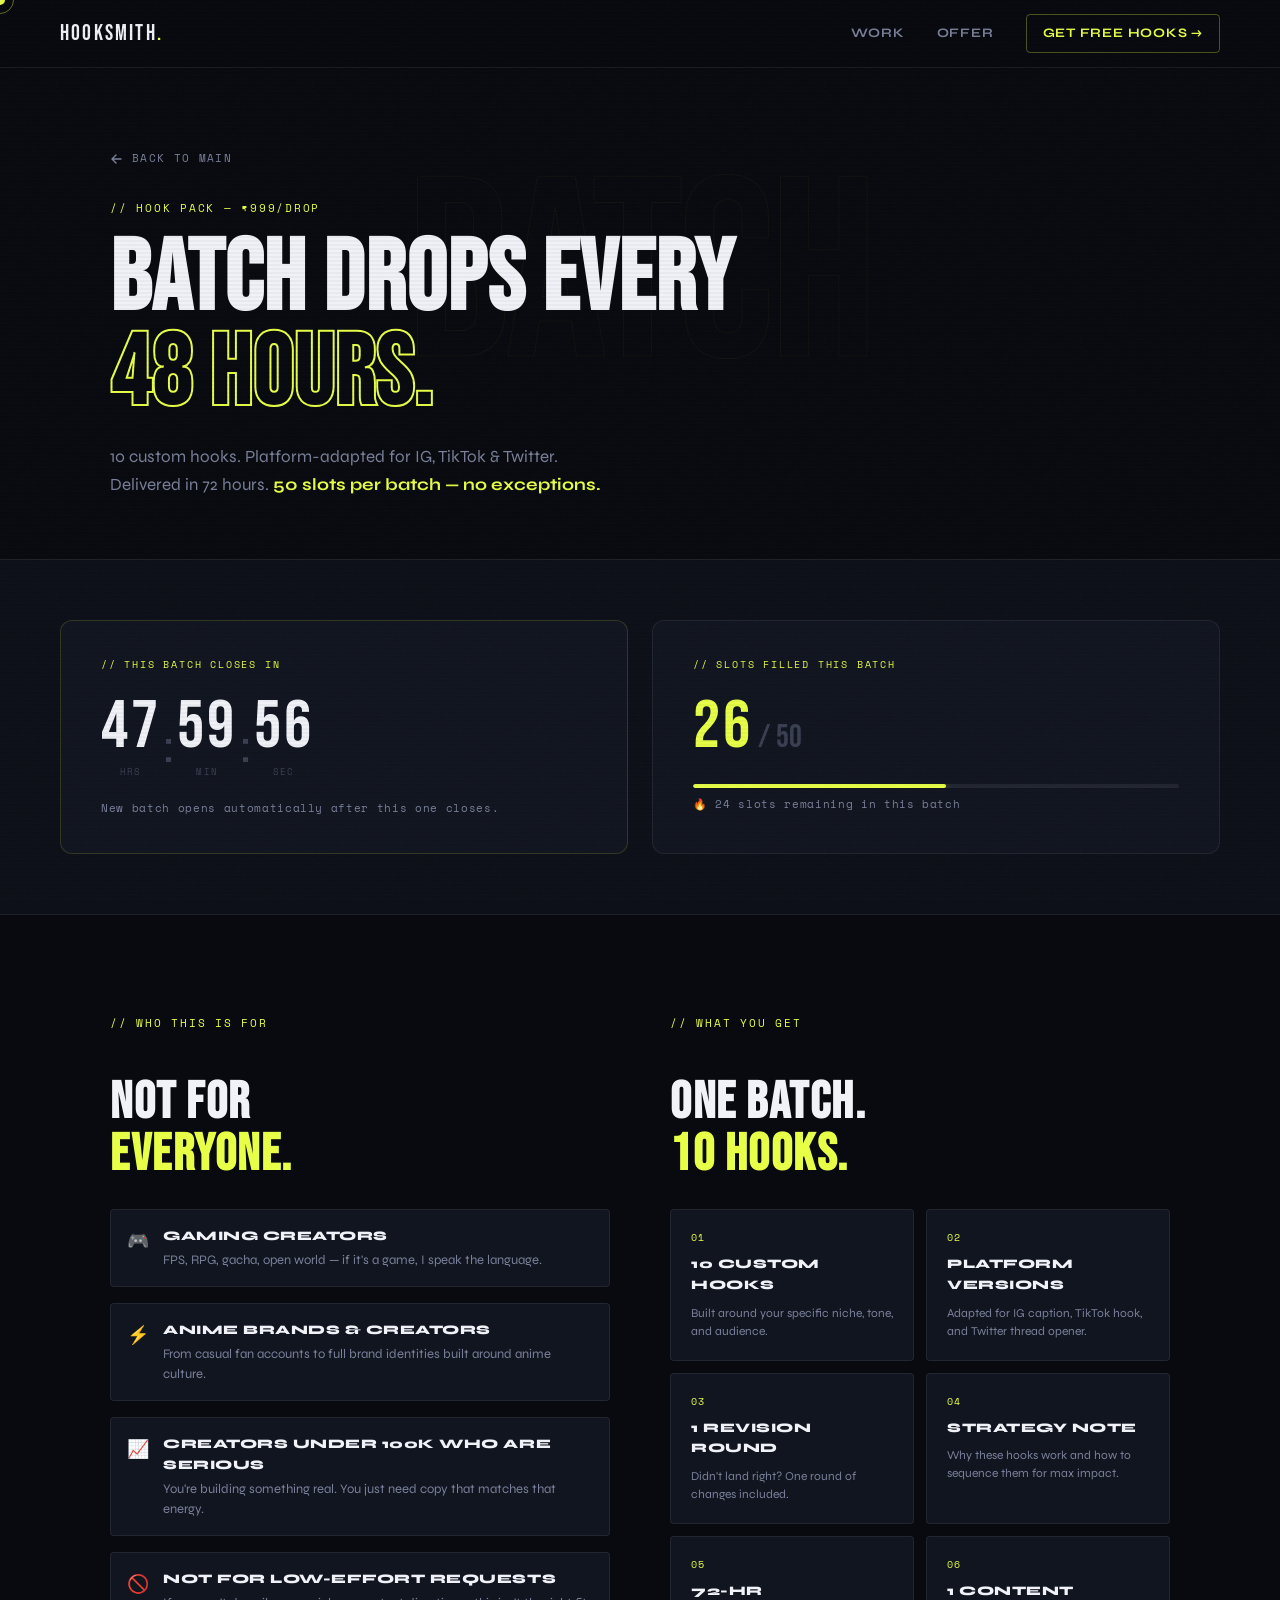
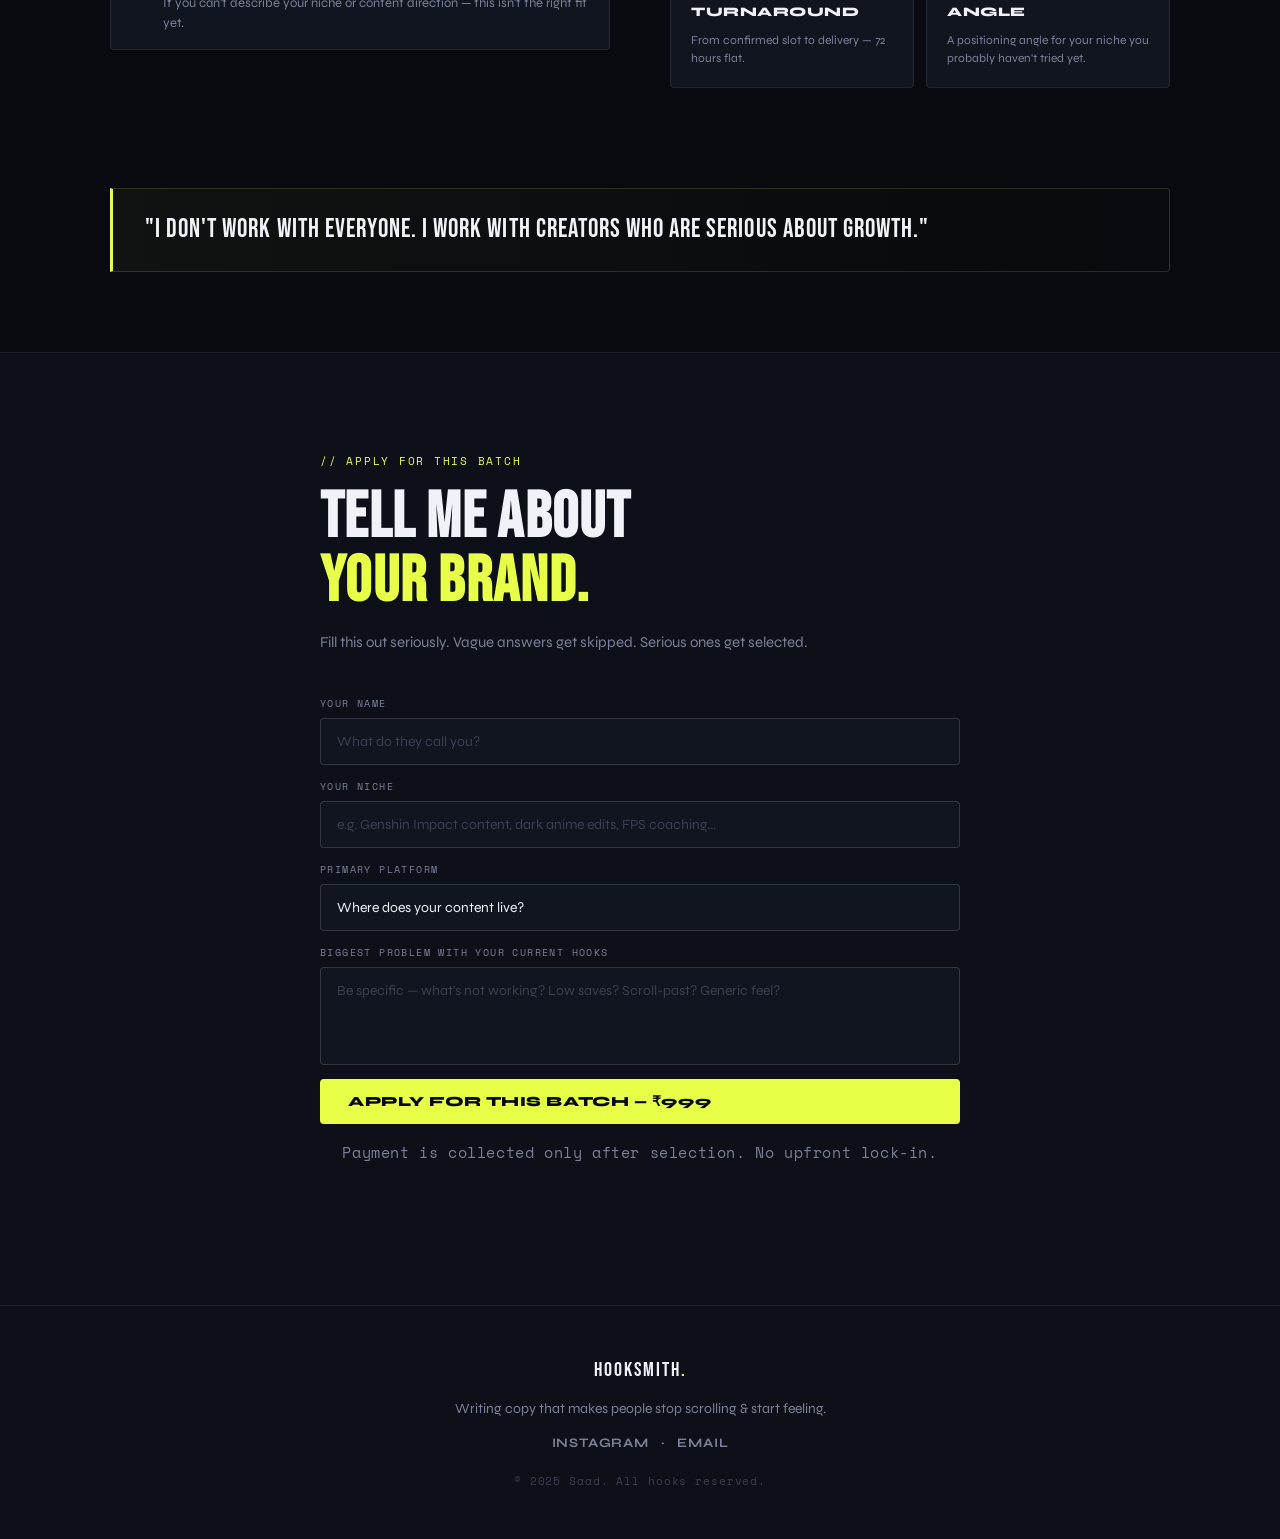
==== batch.html @ a2b6ac47 "updated contact methods and offers section activated" ====
<!DOCTYPE html>
<html lang="en">
<head>
  <meta charset="UTF-8" />
  <meta name="viewport" content="width=device-width, initial-scale=1.0" />
  <title>Hook Pack — ₹999 Batch | HOOKSMITH</title>
  <meta name="description" content="10 custom hooks per batch. 50 slots. Drops every 48 hours. Gaming & anime niche only." />

  <link rel="preconnect" href="https://fonts.googleapis.com" />
  <link rel="preconnect" href="https://fonts.gstatic.com" crossorigin />
  <link href="https://fonts.googleapis.com/css2?family=Bebas+Neue&family=Syne:wght@400;700;800&family=Space+Mono:ital,wght@0,400;0,700;1,400&display=swap" rel="stylesheet" />

  <link rel="stylesheet" href="style.css" />
  <style>
    /* ---- BATCH PAGE SPECIFIC ---- */

    /* Back link */
    .back-link {
      display: inline-flex; align-items: center; gap: 8px;
      font-family: var(--font-mono);
      font-size: 11px;
      letter-spacing: 0.12em;
      text-transform: uppercase;
      color: var(--text-muted);
      transition: color 0.2s;
      margin-bottom: 32px;
    }
    .back-link:hover { color: var(--accent); }
    .back-link svg { transition: transform 0.2s; }
    .back-link:hover svg { transform: translateX(-3px); }

    /* Hero */
    .batch-hero {
      min-height: 60svh;
      padding: calc(var(--nav-h) + 80px) clamp(20px, 5vw, 60px) 60px;
      max-width: var(--max-w);
      margin: 0 auto;
      display: flex;
      flex-direction: column;
      justify-content: flex-end;
      position: relative;
    }
    .batch-hero-bg {
      position: absolute;
      top: 50%; left: 50%;
      transform: translate(-50%, -50%);
      font-family: var(--font-display);
      font-size: clamp(120px, 20vw, 280px);
      letter-spacing: -0.02em;
      color: transparent;
      -webkit-text-stroke: 1px rgba(232,255,71,0.04);
      pointer-events: none;
      user-select: none;
      white-space: nowrap;
    }
    .batch-hero-content { position: relative; z-index: 1; max-width: 700px; }
    .batch-hero-content h1 {
      font-family: var(--font-display);
      font-size: clamp(52px, 10vw, 100px);
      letter-spacing: 0.01em;
      line-height: 0.95;
      margin-bottom: 20px;
    }
    .title-stroke {
      color: transparent;
      -webkit-text-stroke: 2px var(--accent);
    }
    .batch-hero-content p {
      color: var(--text-muted);
      font-size: 17px;
      line-height: 1.65;
      max-width: 520px;
    }

    /* Status Section */
    .batch-status {
      background: var(--bg-2);
      border-top: 1px solid var(--border);
      border-bottom: 1px solid var(--border);
      padding: 60px clamp(20px, 5vw, 60px);
    }
    .status-inner {
      max-width: var(--max-w);
      margin: 0 auto;
      display: grid;
      grid-template-columns: 1fr 1fr;
      gap: 24px;
    }
    .status-card {
      background: var(--bg-card);
      border: 1px solid var(--border);
      border-radius: var(--radius-lg);
      padding: 36px 40px;
      display: flex;
      flex-direction: column;
      gap: 20px;
    }
    .status-label {
      font-family: var(--font-mono);
      font-size: 10px;
      letter-spacing: 0.18em;
      text-transform: uppercase;
      color: var(--accent);
    }

    /* Timer */
    .timer-card { border-color: rgba(232,255,71,0.15); }
    .timer {
      display: flex;
      align-items: flex-end;
      gap: 4px;
    }
    .time-block {
      display: flex;
      flex-direction: column;
      align-items: center;
      gap: 4px;
    }
    .time-block span:first-child {
      font-family: var(--font-display);
      font-size: clamp(40px, 6vw, 68px);
      letter-spacing: 0.04em;
      line-height: 1;
      color: var(--text);
      min-width: 2ch;
      text-align: center;
      transition: color 0.3s;
    }
    .time-unit {
      font-family: var(--font-mono);
      font-size: 9px !important;
      letter-spacing: 0.14em;
      color: var(--text-dim) !important;
      text-transform: uppercase;
    }
    .time-sep {
      font-family: var(--font-display);
      font-size: 48px;
      color: var(--text-dim);
      margin-bottom: 8px;
      line-height: 1;
    }
    .timer-sub {
      font-family: var(--font-mono);
      font-size: 11px;
      color: var(--text-muted);
      letter-spacing: 0.06em;
    }

    /* Slots */
    .slot-display {
      display: flex;
      align-items: baseline;
      gap: 6px;
    }
    .slot-num {
      font-family: var(--font-display);
      font-size: clamp(40px, 6vw, 68px);
      letter-spacing: 0.04em;
      line-height: 1;
      color: var(--accent);
    }
    .slot-sep {
      font-family: var(--font-display);
      font-size: 32px;
      color: var(--text-dim);
    }
    .slot-total {
      font-family: var(--font-display);
      font-size: 32px;
      color: var(--text-dim);
    }
    .slot-bar-wrap { display: flex; flex-direction: column; gap: 8px; }
    .slot-bar {
      width: 100%;
      height: 4px;
      background: var(--border);
      border-radius: 999px;
      overflow: hidden;
    }
    .slot-bar-fill {
      height: 100%;
      background: var(--accent);
      border-radius: 999px;
      transition: width 1.2s cubic-bezier(0.4, 0, 0.2, 1);
      box-shadow: 0 0 10px rgba(232,255,71,0.4);
    }
    .slot-warning {
      font-family: var(--font-mono);
      font-size: 11px;
      letter-spacing: 0.06em;
      color: var(--text-muted);
    }

    /* Details Section */
    .batch-details {
      padding: 100px clamp(20px, 5vw, 60px);
      max-width: var(--max-w);
      margin: 0 auto;
      display: grid;
      grid-template-columns: 1fr 1fr;
      gap: 60px;
      align-items: start;
    }
    .detail-block { display: flex; flex-direction: column; gap: 28px; }
    .detail-block h2 {
      font-family: var(--font-display);
      font-size: clamp(32px, 5vw, 52px);
      letter-spacing: 0.03em;
      line-height: 1;
    }

    .detail-list { display: flex; flex-direction: column; gap: 16px; }
    .detail-item {
      display: flex;
      align-items: flex-start;
      gap: 14px;
      padding: 16px;
      background: var(--bg-card);
      border: 1px solid var(--border);
      border-radius: var(--radius);
      transition: border-color 0.25s;
    }
    .detail-item:hover { border-color: var(--border-hi); }
    .detail-icon {
      font-size: 18px;
      flex-shrink: 0;
      margin-top: 1px;
    }
    .detail-item-text { display: flex; flex-direction: column; gap: 3px; }
    .detail-item-title {
      font-size: 13px;
      font-weight: 800;
      letter-spacing: 0.04em;
      color: var(--text);
      text-transform: uppercase;
    }
    .detail-item-desc {
      font-size: 13px;
      color: var(--text-muted);
      line-height: 1.55;
    }

    /* What you get cards */
    .deliverable-grid {
      display: grid;
      grid-template-columns: 1fr 1fr;
      gap: 12px;
    }
    .deliverable-card {
      background: var(--bg-card);
      border: 1px solid var(--border);
      border-radius: var(--radius);
      padding: 20px;
      display: flex;
      flex-direction: column;
      gap: 8px;
      transition: border-color 0.25s, background 0.25s;
    }
    .deliverable-card:hover {
      border-color: rgba(232,255,71,0.2);
      background: linear-gradient(135deg, var(--bg-card), rgba(232,255,71,0.02));
    }
    .deliverable-num {
      font-family: var(--font-mono);
      font-size: 10px;
      letter-spacing: 0.14em;
      color: var(--accent);
    }
    .deliverable-title {
      font-size: 13px;
      font-weight: 800;
      color: var(--text);
      text-transform: uppercase;
      letter-spacing: 0.04em;
    }
    .deliverable-desc {
      font-size: 12px;
      color: var(--text-muted);
      line-height: 1.5;
    }

    /* Filter line */
    .filter-line-wrap {
      padding: 0 clamp(20px, 5vw, 60px) 80px;
      max-width: var(--max-w);
      margin: 0 auto;
    }
    .filter-line {
      border: 1px solid rgba(232,255,71,0.15);
      border-left: 3px solid var(--accent);
      background: linear-gradient(90deg, rgba(232,255,71,0.04), transparent);
      border-radius: 0 var(--radius) var(--radius) 0;
      padding: 24px 32px;
      font-family: var(--font-display);
      font-size: clamp(18px, 2.5vw, 26px);
      letter-spacing: 0.04em;
      color: var(--text);
      line-height: 1.3;
    }

    /* Form Section */
    .batch-form-section {
      background: var(--bg-2);
      border-top: 1px solid var(--border);
      padding: 100px clamp(20px, 5vw, 60px);
    }
    .batch-form-inner {
      max-width: 640px;
      margin: 0 auto;
    }
    .batch-form-inner .section-tag { display: block; margin-bottom: 16px; }
    .batch-form-inner h2 {
      font-family: var(--font-display);
      font-size: clamp(40px, 7vw, 64px);
      letter-spacing: 0.02em;
      line-height: 1;
      margin-bottom: 16px;
    }
    .batch-form-inner > p {
      color: var(--text-muted);
      font-size: 15px;
      line-height: 1.7;
      margin-bottom: 40px;
    }

    .batch-form {
      display: flex; flex-direction: column; gap: 14px;
    }
    .batch-form input,
    .batch-form textarea,
    .batch-form select {
      width: 100%;
      background: var(--bg-card);
      border: 1px solid var(--border-hi);
      border-radius: var(--radius);
      color: var(--text);
      font-family: var(--font-body);
      font-size: 14px;
      padding: 14px 16px;
      outline: none;
      transition: border-color 0.2s, box-shadow 0.2s;
      resize: none;
      appearance: none;
    }
    .batch-form input::placeholder,
    .batch-form textarea::placeholder { color: var(--text-dim); }
    .batch-form input:focus,
    .batch-form textarea:focus,
    .batch-form select:focus {
      border-color: rgba(232,255,71,0.5);
      box-shadow: 0 0 0 3px rgba(232,255,71,0.07);
    }
    .batch-form select { cursor: pointer; }
    .batch-form select option { background: var(--bg-card); }

    .form-label {
      font-family: var(--font-mono);
      font-size: 10px;
      letter-spacing: 0.14em;
      text-transform: uppercase;
      color: var(--text-muted);
      margin-bottom: 6px;
      display: block;
    }
    .form-group { display: flex; flex-direction: column; }

    .batch-disclaimer {
      margin-top: 16px;
      font-family: var(--font-mono);
      font-size: 11px;
      color: var(--text-dim);
      text-align: center;
      letter-spacing: 0.04em;
      line-height: 1.6;
    }

    /* Success */
    .batch-success {
      display: none;
      text-align: center;
      padding: 56px 24px;
      border: 1px solid rgba(232,255,71,0.25);
      border-radius: var(--radius-lg);
      background: linear-gradient(135deg, var(--bg-card), rgba(232,255,71,0.03));
    }
    .batch-success.show { display: flex; flex-direction: column; align-items: center; gap: 16px; }
    .success-icon-lg { font-size: 48px; animation: bounce 0.6s ease; }
    .batch-success h3 {
      font-family: var(--font-display);
      font-size: 36px;
      letter-spacing: 0.05em;
    }
    .batch-success p { color: var(--text-muted); font-size: 15px; line-height: 1.7; max-width: 460px; }
    .batch-success .success-sub { font-family: var(--font-mono); font-size: 12px; letter-spacing: 0.06em; }
    .batch-success a { color: var(--accent); text-decoration: underline; text-underline-offset: 3px; }

    /* Timer flash animation */
    @keyframes flashAccent {
      0%, 100% { color: var(--text); }
      50% { color: var(--accent); }
    }
    .timer-flash { animation: flashAccent 0.4s ease; }

    /* Responsive */
    @media (max-width: 768px) {
      .status-inner { grid-template-columns: 1fr; }
      .batch-details { grid-template-columns: 1fr; gap: 48px; }
      .deliverable-grid { grid-template-columns: 1fr; }
    }
    @media (max-width: 480px) {
      .time-sep { font-size: 32px; }
    }
  </style>
</head>
<body>

  <div class="cursor" id="cursor"></div>
  <div class="cursor-trail" id="cursorTrail"></div>
  <div class="scanlines" aria-hidden="true"></div>
  <div class="noise" aria-hidden="true"></div>

  <!-- NAV -->
  <nav class="nav">
    <a href="index.html" class="nav-logo">HOOKSMITH<span class="accent">.</span></a>
    <div class="nav-links">
      <a href="index.html#work">Work</a>
      <a href="index.html#offer">Offer</a>
      <a href="index.html#cta" class="nav-cta">Get Free Hooks →</a>
    </div>
    <button class="hamburger" id="hamburger" aria-label="Menu">
      <span></span><span></span><span></span>
    </button>
  </nav>

  <div class="mobile-menu" id="mobileMenu">
    <a href="index.html#work" onclick="closeMobileMenu()">Work</a>
    <a href="index.html#offer" onclick="closeMobileMenu()">Offer</a>
    <a href="index.html#cta" onclick="closeMobileMenu()">Get Free Hooks →</a>
  </div>

  <!-- HERO -->
  <section class="batch-hero">
    <div class="batch-hero-bg" aria-hidden="true">BATCH</div>
    <div class="batch-hero-content">
      <a href="index.html" class="back-link reveal">
        <svg width="14" height="14" viewBox="0 0 14 14" fill="none">
          <path d="M11 7H3M6 3L2 7l4 4" stroke="currentColor" stroke-width="1.4" stroke-linecap="round" stroke-linejoin="round"/>
        </svg>
        Back to main
      </a>

      <span class="section-tag reveal">// HOOK PACK — ₹999/DROP</span>

      <h1 class="reveal reveal-delay-1">
        Batch drops every<br />
        <span class="title-stroke">48 hours.</span>
      </h1>

      <p class="reveal reveal-delay-2">
        10 custom hooks. Platform-adapted for IG, TikTok & Twitter.<br />
        Delivered in 72 hours. <strong>50 slots per batch — no exceptions.</strong>
      </p>
    </div>
  </section>

  <!-- BATCH STATUS -->
  <div class="batch-status">
    <div class="status-inner">

      <!-- Timer card -->
      <div class="status-card timer-card reveal">
        <span class="status-label">// This batch closes in</span>
        <div class="timer">
          <div class="time-block">
            <span id="timer-h">47</span>
            <span class="time-unit">HRS</span>
          </div>
          <div class="time-sep">:</div>
          <div class="time-block">
            <span id="timer-m">59</span>
            <span class="time-unit">MIN</span>
          </div>
          <div class="time-sep">:</div>
          <div class="time-block">
            <span id="timer-s">59</span>
            <span class="time-unit">SEC</span>
          </div>
        </div>
        <span class="timer-sub">New batch opens automatically after this one closes.</span>
      </div>

      <!-- Slots card -->
      <div class="status-card reveal">
        <span class="status-label">// Slots filled this batch</span>
        <div class="slot-display">
          <span class="slot-num" id="slotsFilled">—</span>
          <span class="slot-sep">/</span>
          <span class="slot-total">50</span>
        </div>
        <div class="slot-bar-wrap">
          <div class="slot-bar">
            <div class="slot-bar-fill" id="slotBarFill" style="width: 0%"></div>
          </div>
          <span class="slot-warning" id="slotWarning">Loading slots...</span>
        </div>
      </div>

    </div>
  </div>

  <!-- DETAILS -->
  <div class="batch-details">

    <!-- Who it's for -->
    <div class="detail-block reveal">
      <span class="section-tag">// Who this is for</span>
      <h2>Not for<br /><em>everyone.</em></h2>
      <div class="detail-list">
        <div class="detail-item">
          <span class="detail-icon">🎮</span>
          <div class="detail-item-text">
            <span class="detail-item-title">Gaming creators</span>
            <span class="detail-item-desc">FPS, RPG, gacha, open world — if it's a game, I speak the language.</span>
          </div>
        </div>
        <div class="detail-item">
          <span class="detail-icon">⚡</span>
          <div class="detail-item-text">
            <span class="detail-item-title">Anime brands & creators</span>
            <span class="detail-item-desc">From casual fan accounts to full brand identities built around anime culture.</span>
          </div>
        </div>
        <div class="detail-item">
          <span class="detail-icon">📈</span>
          <div class="detail-item-text">
            <span class="detail-item-title">Creators under 100K who are serious</span>
            <span class="detail-item-desc">You're building something real. You just need copy that matches that energy.</span>
          </div>
        </div>
        <div class="detail-item">
          <span class="detail-icon">🚫</span>
          <div class="detail-item-text">
            <span class="detail-item-title">Not for low-effort requests</span>
            <span class="detail-item-desc">If you can't describe your niche or content direction — this isn't the right fit yet.</span>
          </div>
        </div>
      </div>
    </div>

    <!-- What you get -->
    <div class="detail-block reveal">
      <span class="section-tag">// What you get</span>
      <h2>One batch.<br /><em>10 hooks.</em></h2>
      <div class="deliverable-grid">
        <div class="deliverable-card">
          <span class="deliverable-num">01</span>
          <span class="deliverable-title">10 Custom Hooks</span>
          <span class="deliverable-desc">Built around your specific niche, tone, and audience.</span>
        </div>
        <div class="deliverable-card">
          <span class="deliverable-num">02</span>
          <span class="deliverable-title">Platform Versions</span>
          <span class="deliverable-desc">Adapted for IG caption, TikTok hook, and Twitter thread opener.</span>
        </div>
        <div class="deliverable-card">
          <span class="deliverable-num">03</span>
          <span class="deliverable-title">1 Revision Round</span>
          <span class="deliverable-desc">Didn't land right? One round of changes included.</span>
        </div>
        <div class="deliverable-card">
          <span class="deliverable-num">04</span>
          <span class="deliverable-title">Strategy Note</span>
          <span class="deliverable-desc">Why these hooks work and how to sequence them for max impact.</span>
        </div>
        <div class="deliverable-card">
          <span class="deliverable-num">05</span>
          <span class="deliverable-title">72-Hr Turnaround</span>
          <span class="deliverable-desc">From confirmed slot to delivery — 72 hours flat.</span>
        </div>
        <div class="deliverable-card">
          <span class="deliverable-num">06</span>
          <span class="deliverable-title">1 Content Angle</span>
          <span class="deliverable-desc">A positioning angle for your niche you probably haven't tried yet.</span>
        </div>
      </div>
    </div>

  </div>

  <!-- FILTER LINE -->
  <div class="filter-line-wrap">
    <div class="filter-line reveal">
      "I don't work with everyone. I work with creators who are serious about growth."
    </div>
  </div>

  <!-- FORM SECTION -->
  <div class="batch-form-section">
    <div class="batch-form-inner">
      <span class="section-tag reveal">// Apply for this batch</span>
      <h2 class="reveal reveal-delay-1">Tell me about<br /><em>your brand.</em></h2>
      <p class="reveal reveal-delay-2">Fill this out seriously. Vague answers get skipped. Serious ones get selected.</p>

      <form class="batch-form reveal reveal-delay-3" id="batchForm" name="batch-requests" netlify onsubmit="handleBatchSubmit(event)">

        <div class="form-group">
          <label class="form-label" for="batch-name">Your name</label>
          <input type="text" id="batch-name" name="name" placeholder="What do they call you?" required autocomplete="off" />
        </div>

        <div class="form-group">
          <label class="form-label" for="batch-niche">Your niche</label>
          <input type="text" id="batch-niche" name="niche" placeholder="e.g. Genshin Impact content, dark anime edits, FPS coaching..." required autocomplete="off" />
        </div>

        <div class="form-group">
          <label class="form-label" for="batch-platform">Primary platform</label>
          <select id="batch-platform" name="platform" required>
            <option value="" disabled selected>Where does your content live?</option>
            <option value="instagram">Instagram</option>
            <option value="tiktok">TikTok</option>
            <option value="twitter">Twitter / X</option>
            <option value="youtube">YouTube</option>
            <option value="multiple">Multiple platforms</option>
          </select>
        </div>

        <div class="form-group">
          <label class="form-label" for="batch-problem">Biggest problem with your current hooks</label>
          <textarea id="batch-problem" name="problem" placeholder="Be specific — what's not working? Low saves? Scroll-past? Generic feel?" rows="4" required></textarea>
        </div>

        <button type="submit" class="btn-primary w-full" id="batchSubmitBtn">
          <span id="batchBtnText">Apply for this Batch — ₹999</span>
        </button>
      </form>

      <div class="batch-success" id="batchSuccess">
        <div class="success-icon-lg">⚡</div>
        <h3>You're in the queue.</h3>
        <p>Your application is in. Only serious creators get selected — if you qualify, I'll DM you with payment details and confirmation within 48 hours.</p>
        <p class="success-sub">Watch your notifications. Or → <a href="https://instagram.com/becatchywithsaad" target="_blank" rel="noopener">Follow on Instagram</a> to not miss future drops.</p>
      </div>

      <p class="batch-disclaimer">Payment is collected only after selection. No upfront lock-in.</p>
    </div>
  </div>

  <!-- FOOTER -->
  <footer class="footer">
    <div class="footer-inner">
      <div class="footer-logo">HOOKSMITH<span class="accent">.</span></div>
      <p class="footer-line">Writing copy that makes people stop scrolling & start feeling.</p>
      <div class="footer-links">
        <a href="https://instagram.com/becatchywithsaad" target="_blank" rel="noopener">Instagram</a>
        <span>·</span>
        <a href="mailto:your@email.com">Email</a>
      </div>
      <p class="footer-copy">© 2025 Saad. All hooks reserved.</p>
    </div>
  </footer>

  <script>
    /* ---- Cursor ---- */
    const cursor      = document.getElementById('cursor');
    const cursorTrail = document.getElementById('cursorTrail');
    let mouseX = 0, mouseY = 0, trailX = 0, trailY = 0;
    document.addEventListener('mousemove', e => {
      mouseX = e.clientX; mouseY = e.clientY;
      cursor.style.left = mouseX + 'px'; cursor.style.top = mouseY + 'px';
    });
    function animateTrail() {
      trailX += (mouseX - trailX) * 0.12;
      trailY += (mouseY - trailY) * 0.12;
      cursorTrail.style.left = trailX + 'px'; cursorTrail.style.top = trailY + 'px';
      requestAnimationFrame(animateTrail);
    }
    animateTrail();

    /* ---- Scroll Reveal ---- */
    const revealEls = document.querySelectorAll('.reveal');
    const observer = new IntersectionObserver(entries => {
      entries.forEach(entry => {
        if (entry.isIntersecting) {
          entry.target.classList.add('visible');
          observer.unobserve(entry.target);
        }
      });
    }, { threshold: 0.1, rootMargin: '0px 0px -40px 0px' });
    revealEls.forEach(el => observer.observe(el));

    /* ---- Mobile Menu ---- */
    const hamburger  = document.getElementById('hamburger');
    const mobileMenu = document.getElementById('mobileMenu');
    hamburger.addEventListener('click', () => {
      mobileMenu.classList.toggle('open');
      const isOpen = mobileMenu.classList.contains('open');
      const spans = hamburger.querySelectorAll('span');
      if (isOpen) {
        spans[0].style.transform = 'translateY(6.5px) rotate(45deg)';
        spans[1].style.opacity = '0';
        spans[2].style.transform = 'translateY(-6.5px) rotate(-45deg)';
      } else { spans[0].style.transform = ''; spans[1].style.opacity = ''; spans[2].style.transform = ''; }
    });
    function closeMobileMenu() {
      mobileMenu.classList.remove('open');
      const spans = hamburger.querySelectorAll('span');
      spans[0].style.transform = ''; spans[1].style.opacity = ''; spans[2].style.transform = '';
    }
    document.addEventListener('click', e => {
      if (!hamburger.contains(e.target) && !mobileMenu.contains(e.target)) closeMobileMenu();
    });

    /* ---- BATCH TIMER (48hr, localStorage) ---- */
    const BATCH_DURATION = 48 * 60 * 60 * 1000;

    function initBatchTimer() {
      let batchStart = localStorage.getItem('hs_batchStart');
      const now = Date.now();

      if (!batchStart || (now - parseInt(batchStart)) >= BATCH_DURATION) {
        // New batch cycle
        batchStart = now.toString();
        localStorage.setItem('hs_batchStart', batchStart);
        // Reset slots for new batch
        localStorage.removeItem('hs_batchSlots');
      }

      let prevSeconds = -1;
      function tick() {
        const elapsed = Date.now() - parseInt(batchStart);
        const remaining = BATCH_DURATION - elapsed;

        if (remaining <= 0) {
          // Batch over — reset
          localStorage.setItem('hs_batchStart', Date.now().toString());
          localStorage.removeItem('hs_batchSlots');
          location.reload();
          return;
        }

        const hours   = Math.floor(remaining / (1000 * 60 * 60));
        const minutes = Math.floor((remaining % (1000 * 60 * 60)) / (1000 * 60));
        const seconds = Math.floor((remaining % (1000 * 60)) / 1000);

        const hEl = document.getElementById('timer-h');
        const mEl = document.getElementById('timer-m');
        const sEl = document.getElementById('timer-s');

        hEl.textContent = String(hours).padStart(2, '0');
        mEl.textContent = String(minutes).padStart(2, '0');
        sEl.textContent = String(seconds).padStart(2, '0');

        // Flash seconds on change
        if (seconds !== prevSeconds) {
          sEl.classList.remove('timer-flash');
          void sEl.offsetWidth; // reflow
          sEl.classList.add('timer-flash');
          prevSeconds = seconds;
        }
      }

      tick();
      setInterval(tick, 1000);
    }

    /* ---- SLOT COUNTER (random 12–43, localStorage) ---- */
    function initSlots() {
      let slots = localStorage.getItem('hs_batchSlots');
      if (!slots) {
        slots = Math.floor(Math.random() * (43 - 12 + 1)) + 12;
        localStorage.setItem('hs_batchSlots', slots.toString());
      } else {
        slots = parseInt(slots);
      }

      const pct = Math.round((slots / 50) * 100);
      const remaining = 50 - slots;

      document.getElementById('slotsFilled').textContent = slots;

      // Animate bar on load with slight delay for effect
      setTimeout(() => {
        document.getElementById('slotBarFill').style.width = pct + '%';
      }, 300);

      const warningEl = document.getElementById('slotWarning');
      if (remaining <= 10) {
        warningEl.innerHTML = `🔥 <strong style="color:var(--accent)">${remaining} slots remaining</strong> — filling fast`;
      } else {
        warningEl.textContent = `🔥 ${remaining} slots remaining in this batch`;
      }
    }

    /* ---- FORM SUBMIT ---- */
    function handleBatchSubmit(e) {
      e.preventDefault();
      const btn    = document.getElementById('batchSubmitBtn');
      const btnTxt = document.getElementById('batchBtnText');
      btn.disabled = true;
      btnTxt.textContent = 'Sending...';

      const formData = new FormData(e.target);
      console.log('Batch application:', Object.fromEntries(formData.entries()));

      setTimeout(() => {
        document.getElementById('batchForm').style.display   = 'none';
        document.getElementById('batchSuccess').classList.add('show');
      }, 1200);
    }

    /* ---- INIT ---- */
    initBatchTimer();
    initSlots();
  </script>
</body>
</html>
---- style.css ----
/* ============================================================
   HOOKSMITH — CSS
   Aesthetic: Dark Tactical · Anime Energy · Main Character
   ============================================================ */

/* ---- TOKENS ---- */
:root {
  --bg:        #080a0f;
  --bg-2:      #0d1018;
  --bg-card:   #111520;
  --border:    rgba(255,255,255,0.07);
  --border-hi: rgba(255,255,255,0.14);

  --accent:    #e8ff47;      /* electric yellow-green */
  --accent-2:  #47d4ff;      /* cyan */
  --accent-glow: rgba(232,255,71,0.15);

  --text:      #f0f2f8;
  --text-muted:#7a8099;
  --text-dim:  #3a3f52;

  --font-display: 'Bebas Neue', sans-serif;
  --font-body:    'Syne', sans-serif;
  --font-mono:    'Space Mono', monospace;

  --radius:    4px;
  --radius-lg: 12px;
  --max-w:     1180px;
  --nav-h:     68px;
}

/* ---- RESET ---- */
*, *::before, *::after { box-sizing: border-box; margin: 0; padding: 0; }
html { scroll-behavior: smooth; }
body {
  background: var(--bg);
  color: var(--text);
  font-family: var(--font-body);
  font-size: 16px;
  line-height: 1.6;
  overflow-x: hidden;
  cursor: none;
}
a { color: inherit; text-decoration: none; }
img { display: block; max-width: 100%; }
strong { font-weight: 700; color: var(--accent); }
em { font-style: normal; color: var(--accent); }

/* ---- CUSTOM CURSOR ---- */
.cursor {
  position: fixed; top: 0; left: 0; z-index: 9999;
  width: 10px; height: 10px;
  background: var(--accent);
  border-radius: 50%;
  pointer-events: none;
  transform: translate(-50%, -50%);
  transition: transform 0.05s, width 0.2s, height 0.2s, background 0.2s;
  mix-blend-mode: exclusion;
}
.cursor-trail {
  position: fixed; top: 0; left: 0; z-index: 9998;
  width: 28px; height: 28px;
  border: 1px solid rgba(232,255,71,0.4);
  border-radius: 50%;
  pointer-events: none;
  transform: translate(-50%, -50%);
  transition: transform 0.12s ease, width 0.3s, height 0.3s;
}
body:has(a:hover) .cursor,
body:has(button:hover) .cursor { width: 16px; height: 16px; }

/* ---- SCANLINES ---- */
.scanlines {
  position: fixed; inset: 0; z-index: 9990;
  background: repeating-linear-gradient(
    0deg,
    transparent,
    transparent 2px,
    rgba(0,0,0,0.03) 2px,
    rgba(0,0,0,0.03) 4px
  );
  pointer-events: none;
}

/* ---- NOISE ---- */
.noise {
  position: fixed; inset: 0; z-index: 9989;
  opacity: 0.025;
  pointer-events: none;
  background-image: url("data:image/svg+xml,%3Csvg viewBox='0 0 256 256' xmlns='http://www.w3.org/2000/svg'%3E%3Cfilter id='noise'%3E%3CfeTurbulence type='fractalNoise' baseFrequency='0.9' numOctaves='4' stitchTiles='stitch'/%3E%3C/filter%3E%3Crect width='100%25' height='100%25' filter='url(%23noise)'/%3E%3C/svg%3E");
  background-size: 256px;
}

/* ---- UTILITIES ---- */
.accent { color: var(--accent); }
.w-full { width: 100%; }

/* ---- SCROLL REVEAL ---- */
.reveal {
  opacity: 0;
  transform: translateY(24px);
  transition: opacity 0.7s ease, transform 0.7s ease;
}
.reveal.visible { opacity: 1; transform: none; }
.reveal-delay-1 { transition-delay: 0.1s; }
.reveal-delay-2 { transition-delay: 0.22s; }
.reveal-delay-3 { transition-delay: 0.36s; }
.reveal-delay-4 { transition-delay: 0.5s; }

/* ---- BUTTONS ---- */
.btn-primary {
  display: inline-flex; align-items: center; gap: 8px;
  background: var(--accent);
  color: #080a0f;
  font-family: var(--font-body);
  font-weight: 800;
  font-size: 14px;
  letter-spacing: 0.04em;
  padding: 14px 28px;
  border: none;
  border-radius: var(--radius);
  cursor: pointer;
  transition: background 0.2s, transform 0.15s, box-shadow 0.2s;
  position: relative;
  overflow: hidden;
  text-transform: uppercase;
}
.btn-primary::before {
  content: '';
  position: absolute; inset: 0;
  background: rgba(255,255,255,0.12);
  transform: translateX(-100%);
  transition: transform 0.3s ease;
}
.btn-primary:hover::before { transform: translateX(0); }
.btn-primary:hover {
  box-shadow: 0 0 30px var(--accent-glow), 0 0 60px var(--accent-glow);
  transform: translateY(-1px);
}
.btn-primary:active { transform: translateY(0); }

.btn-ghost {
  display: inline-flex; align-items: center; gap: 8px;
  background: transparent;
  color: var(--text-muted);
  font-family: var(--font-body);
  font-weight: 700;
  font-size: 14px;
  letter-spacing: 0.04em;
  padding: 13px 28px;
  border: 1px solid var(--border-hi);
  border-radius: var(--radius);
  cursor: pointer;
  transition: border-color 0.2s, color 0.2s, transform 0.15s;
  text-transform: uppercase;
}
.btn-ghost:hover {
  border-color: var(--accent);
  color: var(--accent);
  transform: translateY(-1px);
}
.btn-ghost:disabled {
  opacity: 0.4;
  cursor: not-allowed;
  transform: none;
}

/* ---- SECTION COMMONS ---- */
.section-tag {
  display: block;
  font-family: var(--font-mono);
  font-size: 11px;
  letter-spacing: 0.16em;
  color: var(--accent);
  text-transform: uppercase;
  margin-bottom: 16px;
}
.section-header {
  text-align: center;
  margin-bottom: 60px;
}
.section-header h2 {
  font-family: var(--font-display);
  font-size: clamp(40px, 7vw, 72px);
  letter-spacing: 0.02em;
  line-height: 1;
  margin-bottom: 16px;
}
.section-header p {
  color: var(--text-muted);
  font-size: 16px;
  max-width: 480px;
  margin: 0 auto;
}

/* ==================================================
   NAV
================================================== */
.nav {
  position: fixed; top: 0; left: 0; right: 0;
  z-index: 1000;
  display: flex; align-items: center; justify-content: space-between;
  padding: 0 clamp(20px, 5vw, 60px);
  height: var(--nav-h);
  border-bottom: 1px solid var(--border);
  background: rgba(8,10,15,0.85);
  backdrop-filter: blur(16px);
  -webkit-backdrop-filter: blur(16px);
}
.nav-logo {
  font-family: var(--font-display);
  font-size: 22px;
  letter-spacing: 0.1em;
}
.nav-links {
  display: flex; align-items: center; gap: 32px;
}
.nav-links a {
  font-size: 13px;
  font-weight: 700;
  letter-spacing: 0.06em;
  text-transform: uppercase;
  color: var(--text-muted);
  transition: color 0.2s;
}
.nav-links a:hover { color: var(--text); }
.nav-cta {
  color: var(--accent) !important;
  border: 1px solid rgba(232,255,71,0.3) !important;
  padding: 8px 16px;
  border-radius: var(--radius);
  transition: background 0.2s, border-color 0.2s !important;
}
.nav-cta:hover {
  background: var(--accent-glow);
  border-color: var(--accent) !important;
}

/* Hamburger */
.hamburger {
  display: none;
  flex-direction: column; gap: 5px;
  background: none; border: none;
  cursor: pointer; padding: 8px;
}
.hamburger span {
  display: block; width: 22px; height: 1.5px;
  background: var(--text);
  transition: transform 0.3s, opacity 0.3s;
}

.mobile-menu {
  display: none;
  position: fixed; top: var(--nav-h); left: 0; right: 0;
  z-index: 999;
  background: var(--bg-2);
  border-bottom: 1px solid var(--border);
  padding: 20px clamp(20px, 5vw, 60px);
  flex-direction: column; gap: 20px;
}
.mobile-menu.open { display: flex; }
.mobile-menu a {
  font-size: 15px; font-weight: 700;
  letter-spacing: 0.06em;
  text-transform: uppercase;
  color: var(--text-muted);
  transition: color 0.2s;
}
.mobile-menu a:hover { color: var(--accent); }

/* ==================================================
   HERO
================================================== */
.hero {
  min-height: 100svh;
  padding: calc(var(--nav-h) + 60px) clamp(20px, 5vw, 60px) 80px;
  display: grid;
  grid-template-columns: 1fr 1fr;
  align-items: center;
  gap: 60px;
  max-width: var(--max-w);
  margin: 0 auto;
  position: relative;
}

/* big BG text */
.hero-bg-text {
  position: absolute;
  top: 50%; left: 50%;
  transform: translate(-50%, -55%);
  font-family: var(--font-display);
  font-size: clamp(180px, 28vw, 420px);
  letter-spacing: -0.02em;
  color: transparent;
  -webkit-text-stroke: 1px rgba(232,255,71,0.04);
  pointer-events: none;
  user-select: none;
  white-space: nowrap;
}

.hero-tag {
  display: inline-flex; align-items: center; gap: 8px;
  font-family: var(--font-mono);
  font-size: 12px;
  letter-spacing: 0.1em;
  text-transform: uppercase;
  color: var(--text-muted);
  border: 1px solid var(--border-hi);
  padding: 6px 14px;
  border-radius: 999px;
  margin-bottom: 28px;
}
.dot {
  width: 7px; height: 7px;
  border-radius: 50%;
  background: #3ddc84;
  box-shadow: 0 0 8px #3ddc84;
  animation: pulse 2s ease-in-out infinite;
}
@keyframes pulse {
  0%, 100% { opacity: 1; }
  50% { opacity: 0.5; }
}

.hero-title {
  font-family: var(--font-display);
  font-size: clamp(52px, 8vw, 96px);
  letter-spacing: 0.01em;
  line-height: 0.95;
  margin-bottom: 24px;
}
.title-stroke {
  color: transparent;
  -webkit-text-stroke: 2px var(--accent);
}

.hero-sub {
  font-size: 17px;
  color: var(--text-muted);
  line-height: 1.7;
  margin-bottom: 36px;
  max-width: 480px;
}

.hero-ctas {
  display: flex; align-items: center; gap: 16px;
  flex-wrap: wrap;
  margin-bottom: 48px;
}

.hero-stats {
  display: flex; align-items: center; gap: 24px;
}
.stat { display: flex; flex-direction: column; }
.stat-num {
  font-family: var(--font-display);
  font-size: 36px;
  letter-spacing: 0.02em;
  color: var(--accent);
  line-height: 1;
}
.stat-label {
  font-family: var(--font-mono);
  font-size: 11px;
  letter-spacing: 0.1em;
  color: var(--text-dim);
  text-transform: uppercase;
  margin-top: 4px;
}
.stat-divider {
  width: 1px; height: 40px;
  background: var(--border-hi);
}

/* Hero visual: floating hook cards */
.hero-visual {
  position: relative;
  height: 420px;
}
.hook-card {
  position: absolute;
  background: var(--bg-card);
  border: 1px solid var(--border-hi);
  border-radius: var(--radius-lg);
  padding: 20px 24px;
  max-width: 300px;
  backdrop-filter: blur(8px);
}
.hook-card::before {
  content: '';
  position: absolute; top: 0; left: 0; right: 0;
  height: 1px;
  background: linear-gradient(90deg, transparent, var(--accent), transparent);
  border-radius: var(--radius-lg) var(--radius-lg) 0 0;
}
.hook-label {
  display: block;
  font-family: var(--font-mono);
  font-size: 10px;
  letter-spacing: 0.18em;
  color: var(--accent);
  margin-bottom: 10px;
}
.hook-card p {
  font-size: 14px;
  line-height: 1.6;
  color: var(--text);
}
.hook-card--1 {
  top: 20px; left: 0;
  animation: float1 6s ease-in-out infinite;
}
.hook-card--2 {
  top: 140px; right: 0;
  animation: float2 7s ease-in-out infinite;
}
.hook-card--3 {
  bottom: 30px; left: 30px;
  animation: float1 8s ease-in-out infinite reverse;
}
@keyframes float1 {
  0%, 100% { transform: translateY(0px); }
  50% { transform: translateY(-12px); }
}
@keyframes float2 {
  0%, 100% { transform: translateY(0px); }
  50% { transform: translateY(10px); }
}

/* ==================================================
   MARQUEE
================================================== */
.marquee-wrap {
  border-top: 1px solid var(--border);
  border-bottom: 1px solid var(--border);
  overflow: hidden;
  padding: 14px 0;
  background: var(--bg-2);
}
.marquee-track {
  display: flex; align-items: center; gap: 32px;
  white-space: nowrap;
  animation: scroll-left 22s linear infinite;
  width: max-content;
}
.marquee-track span {
  font-family: var(--font-display);
  font-size: 15px;
  letter-spacing: 0.12em;
  color: var(--text-dim);
}
.marquee-track span.accent { color: var(--accent); }
@keyframes scroll-left {
  from { transform: translateX(0); }
  to   { transform: translateX(-50%); }
}

/* ==================================================
   WORK / SPEC
================================================== */
.work {
  padding: 100px clamp(20px, 5vw, 60px);
  max-width: var(--max-w);
  margin: 0 auto;
}

.hooks-grid {
  display: grid;
  grid-template-columns: repeat(3, 1fr);
  gap: 24px;
}

.spec-card {
  background: var(--bg-card);
  border: 1px solid var(--border);
  border-radius: var(--radius-lg);
  padding: 28px;
  transition: border-color 0.3s, transform 0.3s;
  position: relative;
  overflow: hidden;
}
.spec-card::after {
  content: '';
  position: absolute; bottom: 0; left: 0; right: 0;
  height: 2px;
  background: linear-gradient(90deg, var(--accent), var(--accent-2));
  transform: scaleX(0);
  transform-origin: left;
  transition: transform 0.4s ease;
}
.spec-card:hover { border-color: var(--border-hi); transform: translateY(-4px); }
.spec-card:hover::after { transform: scaleX(1); }

.spec-card-top {
  display: flex; justify-content: space-between; align-items: center;
  margin-bottom: 16px;
}
.game-tag {
  font-family: var(--font-mono);
  font-size: 10px;
  letter-spacing: 0.14em;
  color: var(--text-muted);
  text-transform: uppercase;
}
.spec-badge {
  font-family: var(--font-mono);
  font-size: 10px;
  letter-spacing: 0.1em;
  text-transform: uppercase;
  color: var(--accent);
  background: rgba(232,255,71,0.08);
  border: 1px solid rgba(232,255,71,0.2);
  padding: 2px 8px;
  border-radius: 999px;
}
.spec-game {
  font-family: var(--font-display);
  font-size: 28px;
  letter-spacing: 0.06em;
  margin-bottom: 20px;
  color: var(--text);
}

.hooks-list { display: flex; flex-direction: column; gap: 16px; }
.hook-item {
  display: grid;
  grid-template-columns: 28px 1fr;
  gap: 12px;
  align-items: start;
}
.hook-num {
  font-family: var(--font-mono);
  font-size: 10px;
  color: var(--accent);
  padding-top: 3px;
  letter-spacing: 0.1em;
}
.hook-item p {
  font-size: 14px;
  line-height: 1.65;
  color: var(--text-muted);
  transition: color 0.2s;
}
.spec-card:hover .hook-item p { color: var(--text); }

/* ==================================================
   OFFER
================================================== */
.offer {
  padding: 100px clamp(20px, 5vw, 60px);
  background: var(--bg-2);
  border-top: 1px solid var(--border);
  border-bottom: 1px solid var(--border);
}

.offer-grid {
  display: grid;
  grid-template-columns: repeat(3, 1fr);
  gap: 24px;
  max-width: var(--max-w);
  margin: 0 auto;
}

.offer-card {
  background: var(--bg-card);
  border: 1px solid var(--border);
  border-radius: var(--radius-lg);
  padding: 32px;
  display: flex;
  flex-direction: column;
  gap: 24px;
  position: relative;
  transition: border-color 0.3s;
}
.offer-card--free {
  border-color: rgba(232,255,71,0.25);
  background: linear-gradient(135deg, var(--bg-card) 0%, rgba(232,255,71,0.03) 100%);
}
.offer-card--free:hover { border-color: var(--accent); }

.offer-badge-wrap {
  position: absolute; top: -12px; left: 24px;
}
.offer-coming {
  font-family: var(--font-mono);
  font-size: 10px;
  letter-spacing: 0.12em;
  text-transform: uppercase;
  color: var(--accent-2);
  background: var(--bg-2);
  border: 1px solid rgba(71,212,255,0.3);
  padding: 3px 10px;
  border-radius: 999px;
}

.offer-card-header {
  display: flex; flex-direction: column; gap: 8px;
}
.offer-tier {
  font-family: var(--font-mono);
  font-size: 11px;
  letter-spacing: 0.18em;
  text-transform: uppercase;
  color: var(--text-muted);
}
.offer-price {
  font-family: var(--font-display);
  font-size: 36px;
  letter-spacing: 0.02em;
  color: var(--text);
}
.offer-per {
  font-family: var(--font-body);
  font-size: 14px;
  font-weight: 400;
  color: var(--text-muted);
}

.offer-list {
  list-style: none;
  display: flex; flex-direction: column; gap: 12px;
  flex: 1;
}
.offer-list li {
  display: flex; align-items: flex-start; gap: 10px;
  font-size: 14px;
  color: var(--text-muted);
  line-height: 1.5;
}
.check { color: var(--accent); font-size: 13px; flex-shrink: 0; margin-top: 1px; }
.muted { color: var(--text-dim); font-size: 13px; flex-shrink: 0; margin-top: 1px; }

/* ==================================================
   CTA SECTION
================================================== */
.cta-section {
  padding: 100px clamp(20px, 5vw, 60px);
  max-width: var(--max-w);
  margin: 0 auto;
}

.cta-inner {
  max-width: 680px;
  margin: 0 auto;
  text-align: center;
  position: relative;
}

.cta-glow {
  position: absolute;
  top: 50%; left: 50%;
  transform: translate(-50%, -50%);
  width: 500px; height: 300px;
  background: radial-gradient(ellipse at center, rgba(232,255,71,0.06) 0%, transparent 70%);
  pointer-events: none;
}

.cta-title {
  font-family: var(--font-display);
  font-size: clamp(44px, 8vw, 80px);
  letter-spacing: 0.01em;
  line-height: 0.95;
  margin-bottom: 20px;
}
.cta-sub {
  color: var(--text-muted);
  font-size: 16px;
  line-height: 1.7;
  margin-bottom: 40px;
  max-width: 520px;
  margin-left: auto; margin-right: auto;
}

/* Form */
.cta-form {
  display: flex; flex-direction: column; gap: 12px;
  text-align: left;
}
.form-row { display: grid; grid-template-columns: 1fr 1fr; gap: 12px; }

.cta-form input,
.cta-form textarea {
  width: 100%;
  background: var(--bg-card);
  border: 1px solid var(--border-hi);
  border-radius: var(--radius);
  color: var(--text);
  font-family: var(--font-body);
  font-size: 14px;
  padding: 14px 16px;
  outline: none;
  transition: border-color 0.2s, box-shadow 0.2s;
  resize: none;
}
.cta-form input::placeholder,
.cta-form textarea::placeholder { color: var(--text-dim); }
.cta-form input:focus,
.cta-form textarea:focus {
  border-color: rgba(232,255,71,0.5);
  box-shadow: 0 0 0 3px rgba(232,255,71,0.07);
}

.cta-disclaimer {
  margin-top: 16px;
  font-family: var(--font-mono);
  font-size: 11px;
  color: var(--text-dim);
  text-align: center;
  letter-spacing: 0.04em;
}

/* Success */
.form-success {
  text-align: center;
  padding: 48px 24px;
  border: 1px solid rgba(232,255,71,0.25);
  border-radius: var(--radius-lg);
  background: linear-gradient(135deg, var(--bg-card), rgba(232,255,71,0.03));
}
.success-icon {
  font-size: 40px; margin-bottom: 16px;
  animation: bounce 0.6s ease;
}
@keyframes bounce {
  0%, 100% { transform: translateY(0); }
  50% { transform: translateY(-12px); }
}
.form-success h3 {
  font-family: var(--font-display);
  font-size: 28px;
  letter-spacing: 0.05em;
  margin-bottom: 12px;
}
.form-success p { color: var(--text-muted); font-size: 15px; margin-bottom: 8px; }
.success-sub a { color: var(--accent); text-decoration: underline; text-underline-offset: 3px; }

/* ==================================================
   FOOTER
================================================== */
.footer {
  border-top: 1px solid var(--border);
  padding: 48px clamp(20px, 5vw, 60px);
  background: var(--bg-2);
}
.footer-inner {
  max-width: var(--max-w);
  margin: 0 auto;
  text-align: center;
  display: flex; flex-direction: column; gap: 12px; align-items: center;
}
.footer-logo {
  font-family: var(--font-display);
  font-size: 20px;
  letter-spacing: 0.1em;
}
.footer-line {
  font-size: 14px;
  color: var(--text-muted);
  max-width: 400px;
  line-height: 1.6;
}
.footer-links {
  display: flex; align-items: center; gap: 12px;
  font-size: 13px; font-weight: 700;
  letter-spacing: 0.06em; text-transform: uppercase;
  color: var(--text-muted);
}
.footer-links a { transition: color 0.2s; }
.footer-links a:hover { color: var(--accent); }
.footer-copy {
  font-family: var(--font-mono);
  font-size: 11px;
  color: var(--text-dim);
  letter-spacing: 0.08em;
  margin-top: 8px;
}

/* ==================================================
   RESPONSIVE
================================================== */
@media (max-width: 1024px) {
  .hooks-grid { grid-template-columns: 1fr 1fr; }
  .offer-grid { grid-template-columns: 1fr; max-width: 480px; }
}

@media (max-width: 768px) {
  .nav-links { display: none; }
  .hamburger { display: flex; }

  .hero {
    grid-template-columns: 1fr;
    text-align: center;
    padding-top: calc(var(--nav-h) + 40px);
  }
  .hero-title { font-size: clamp(44px, 14vw, 72px); }
  .hero-ctas { justify-content: center; }
  .hero-stats { justify-content: center; }
  .hero-visual { display: none; }
  .hero-sub { margin: 0 auto 36px; }
  .hero-tag { margin-left: auto; margin-right: auto; }

  .hooks-grid { grid-template-columns: 1fr; }
  .form-row { grid-template-columns: 1fr; }

  body { cursor: auto; }
  .cursor, .cursor-trail { display: none; }
}

@media (max-width: 480px) {
  .hero-stats { flex-direction: column; gap: 16px; align-items: flex-start; }
  .stat-divider { display: none; }
}
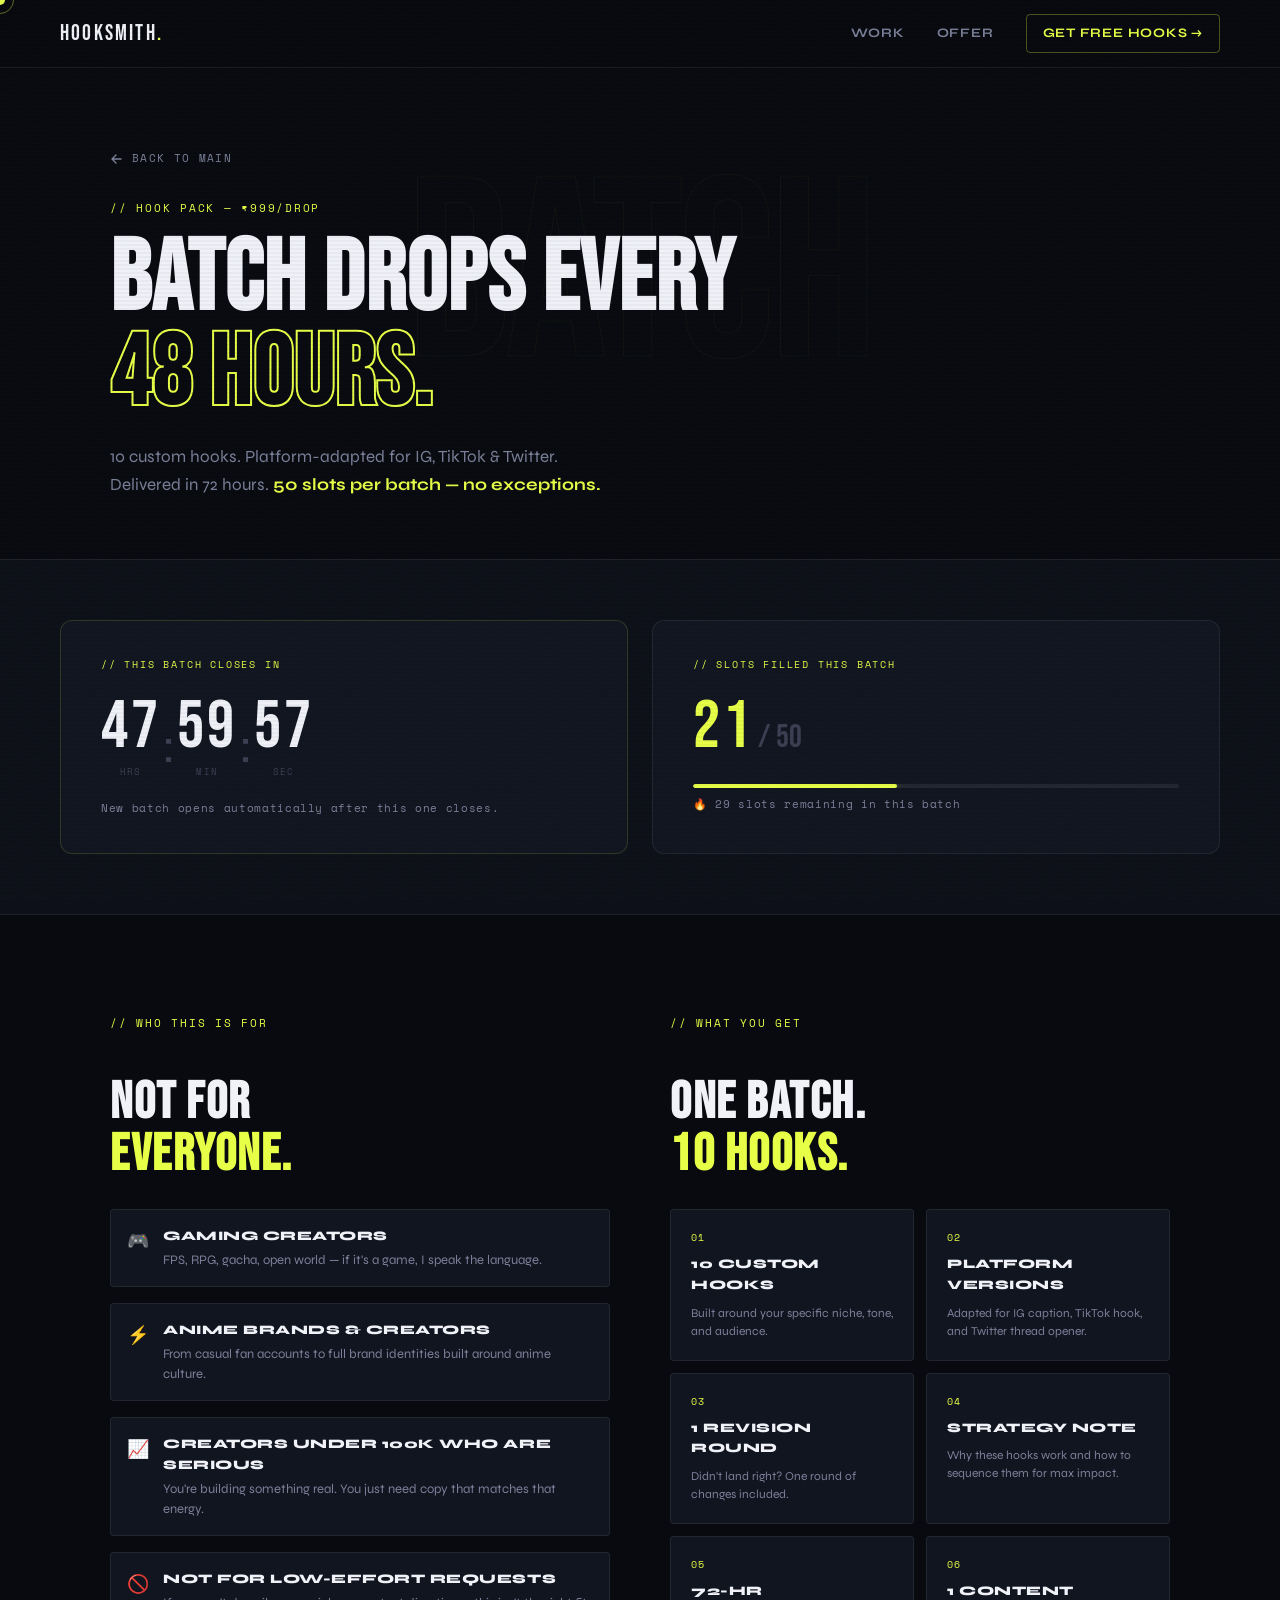
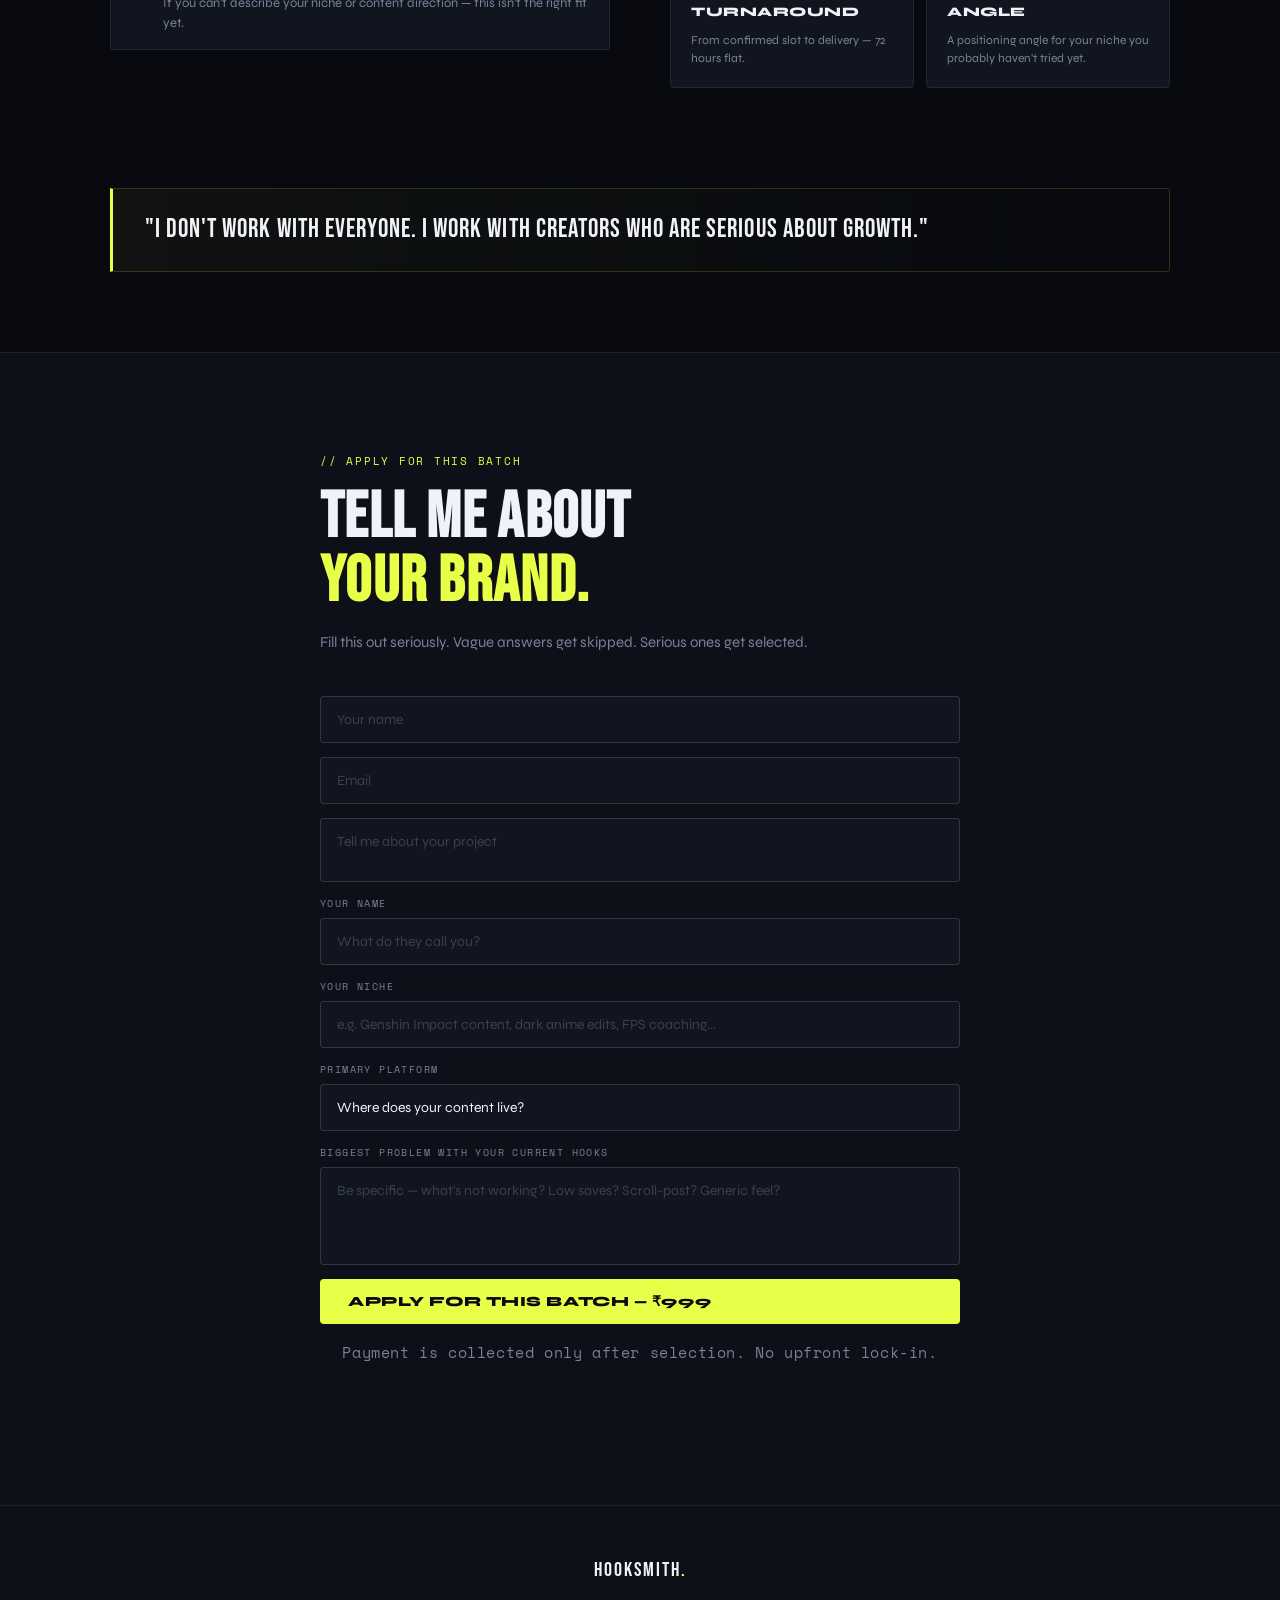
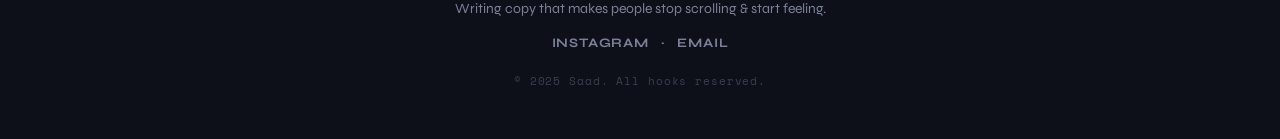
==== commit 1d4cd24f: "added netlify forms" ====
--- a/batch.html
+++ b/batch.html
@@ -602,9 +602,15 @@
       <h2 class="reveal reveal-delay-1">Tell me about<br /><em>your brand.</em></h2>
       <p class="reveal reveal-delay-2">Fill this out seriously. Vague answers get skipped. Serious ones get selected.</p>
 
-      <form class="batch-form reveal reveal-delay-3" id="batchForm" name="batch-requests" netlify onsubmit="handleBatchSubmit(event)">
-
-        <div class="form-group">
+      <form class="batch-form reveal reveal-delay-3" id="batchForm" name="batch-requests" method="POST" data-netlify="true">
+
+<input type="hidden" name="form-name" value="batch-requests">
+
+<input type="text" name="name" placeholder="Your name" required>
+<input type="email" name="email" placeholder="Email" required>
+<textarea name="message" placeholder="Tell me about your project"></textarea>
+   
+     <div class="form-group">
           <label class="form-label" for="batch-name">Your name</label>
           <input type="text" id="batch-name" name="name" placeholder="What do they call you?" required autocomplete="off" />
         </div>
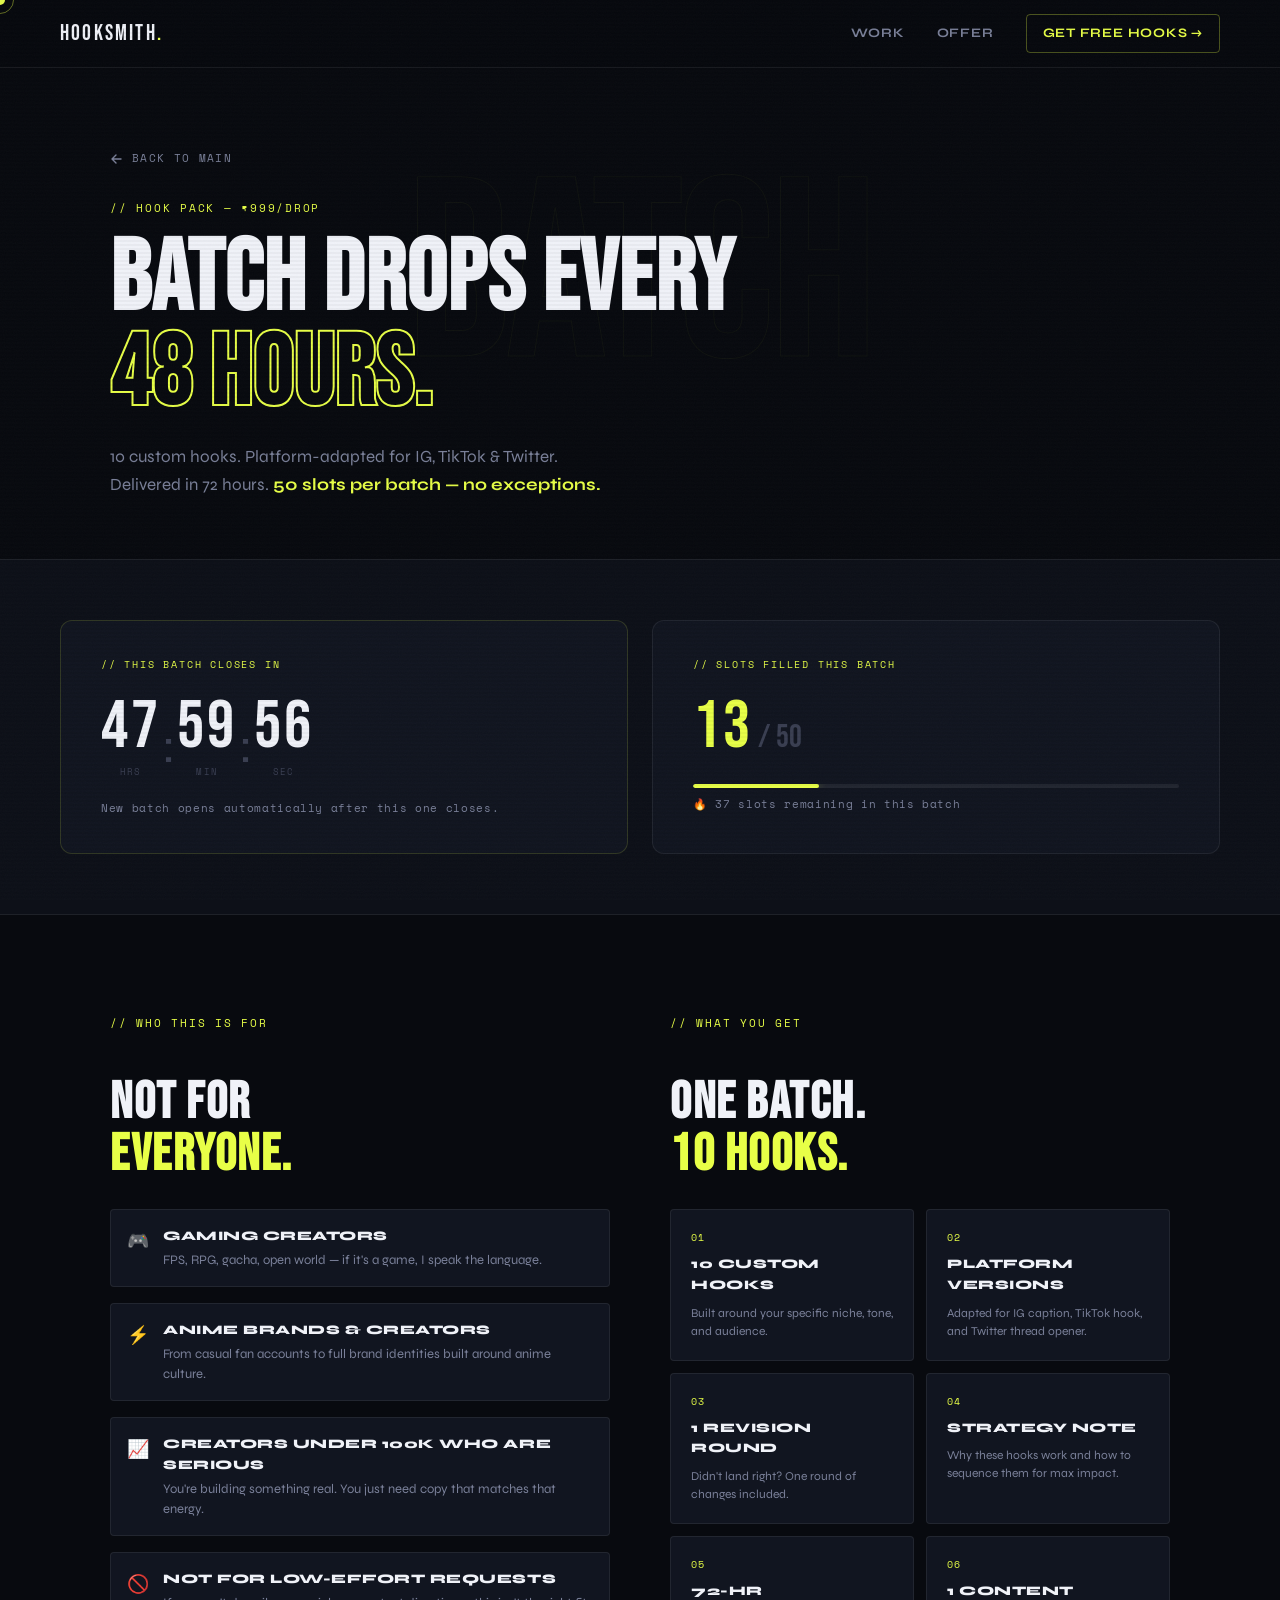
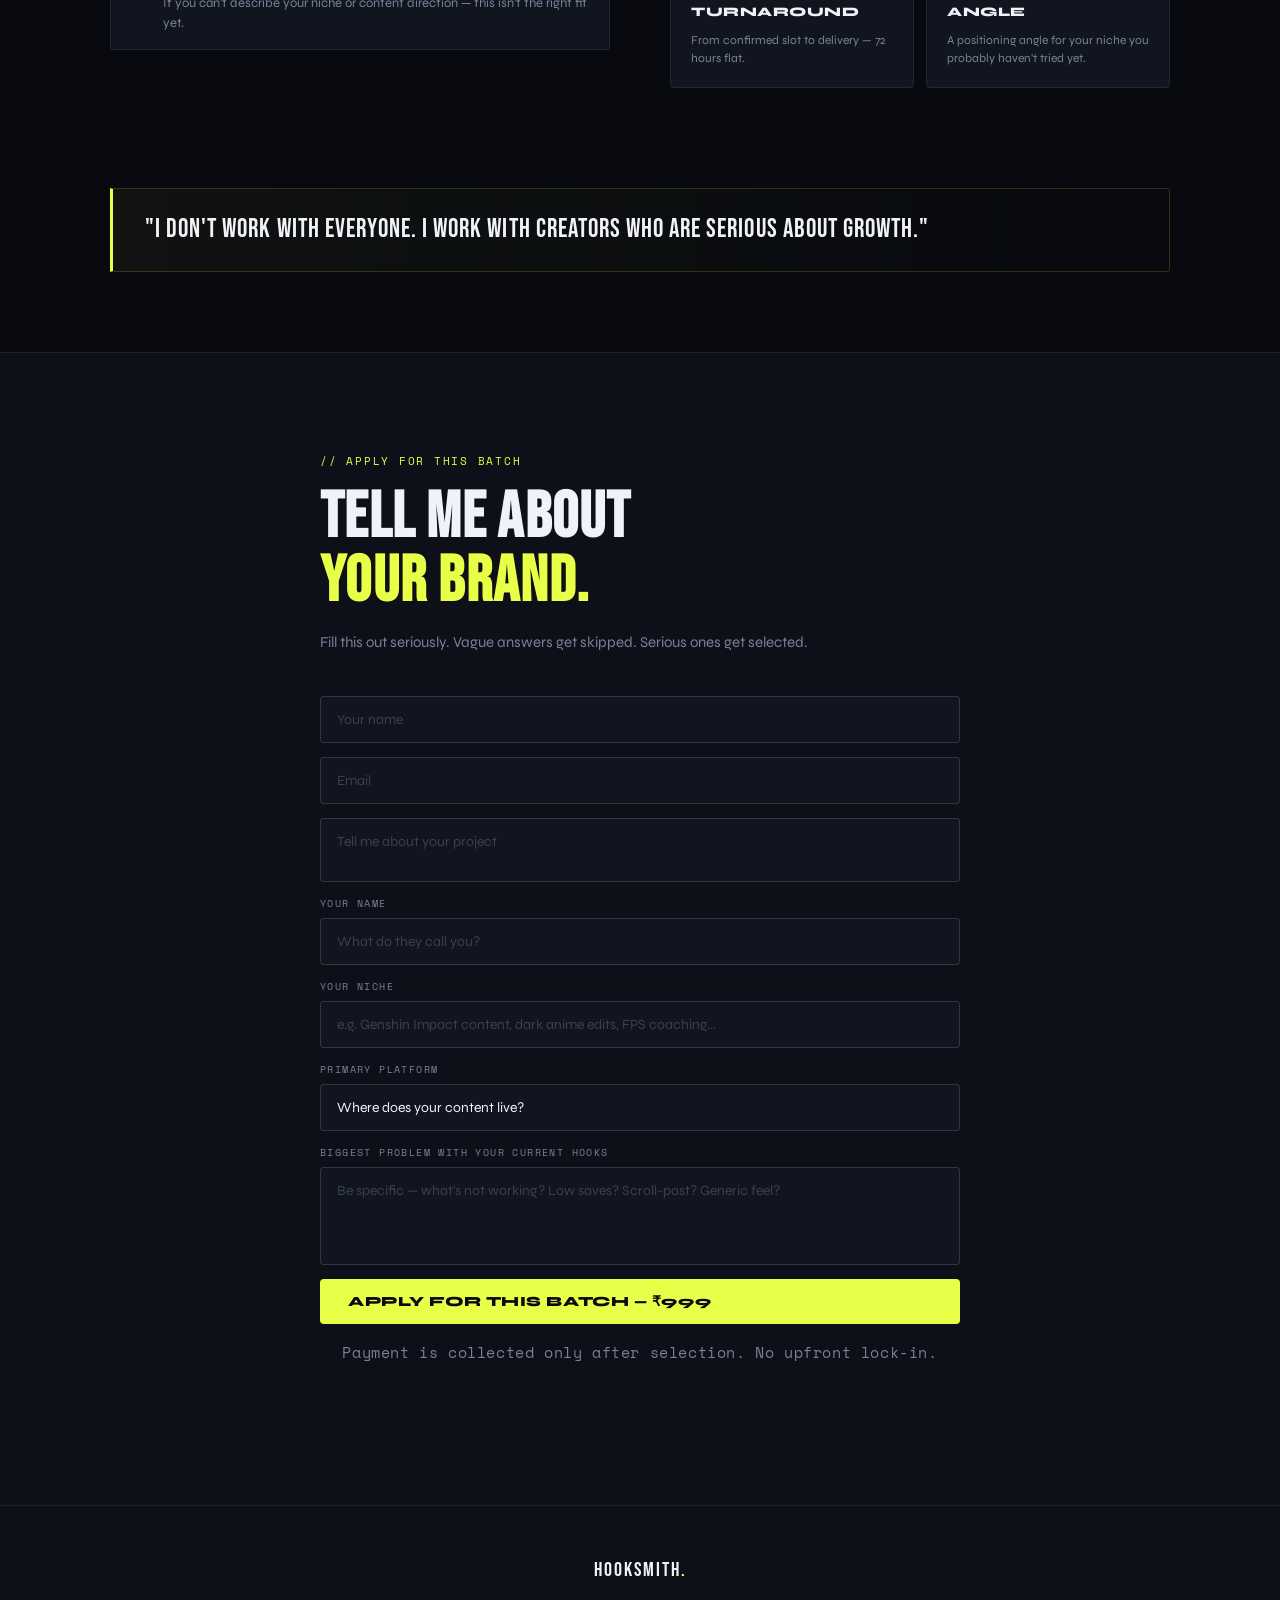
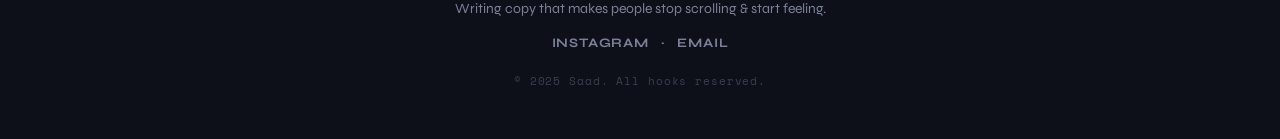
==== commit 685e6e38: "removed prevent default" ====
--- a/batch.html
+++ b/batch.html
@@ -801,7 +801,7 @@
 
     /* ---- FORM SUBMIT ---- */
     function handleBatchSubmit(e) {
-      e.preventDefault();
+      
       const btn    = document.getElementById('batchSubmitBtn');
       const btnTxt = document.getElementById('batchBtnText');
       btn.disabled = true;
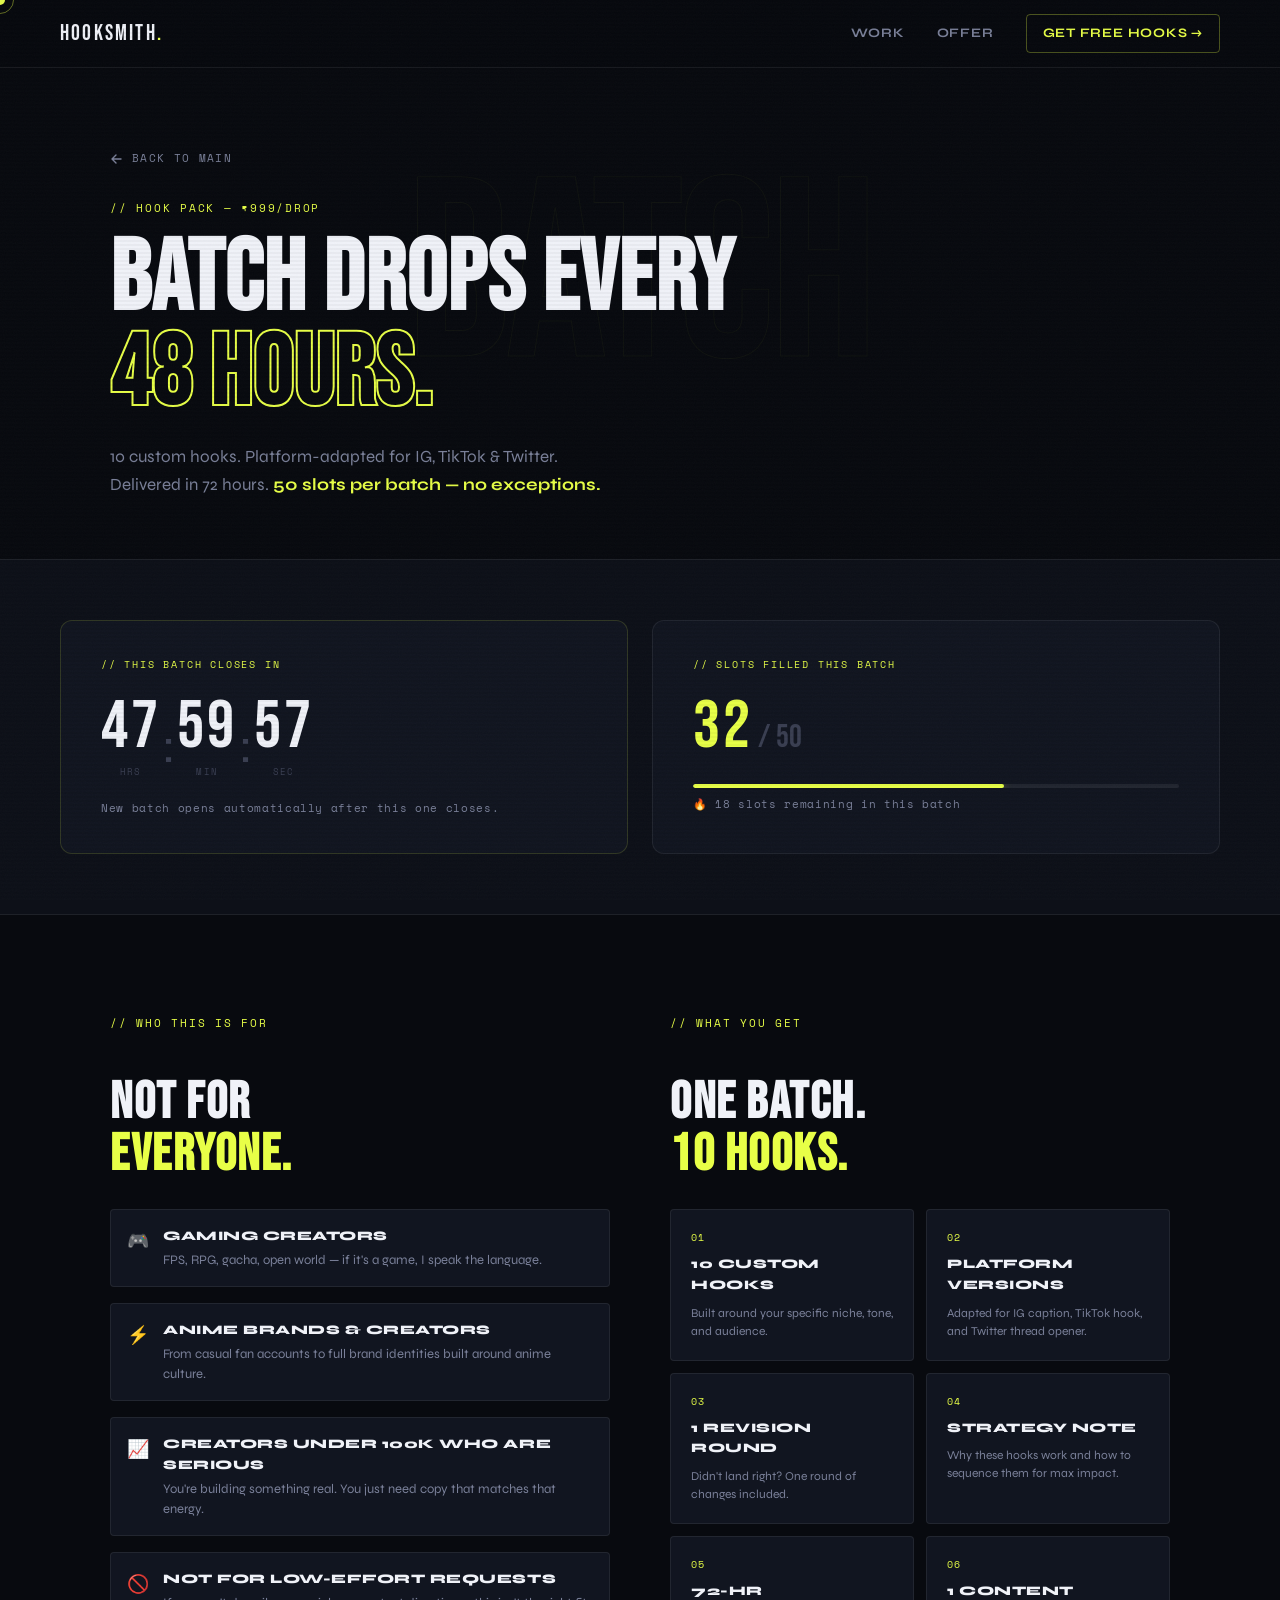
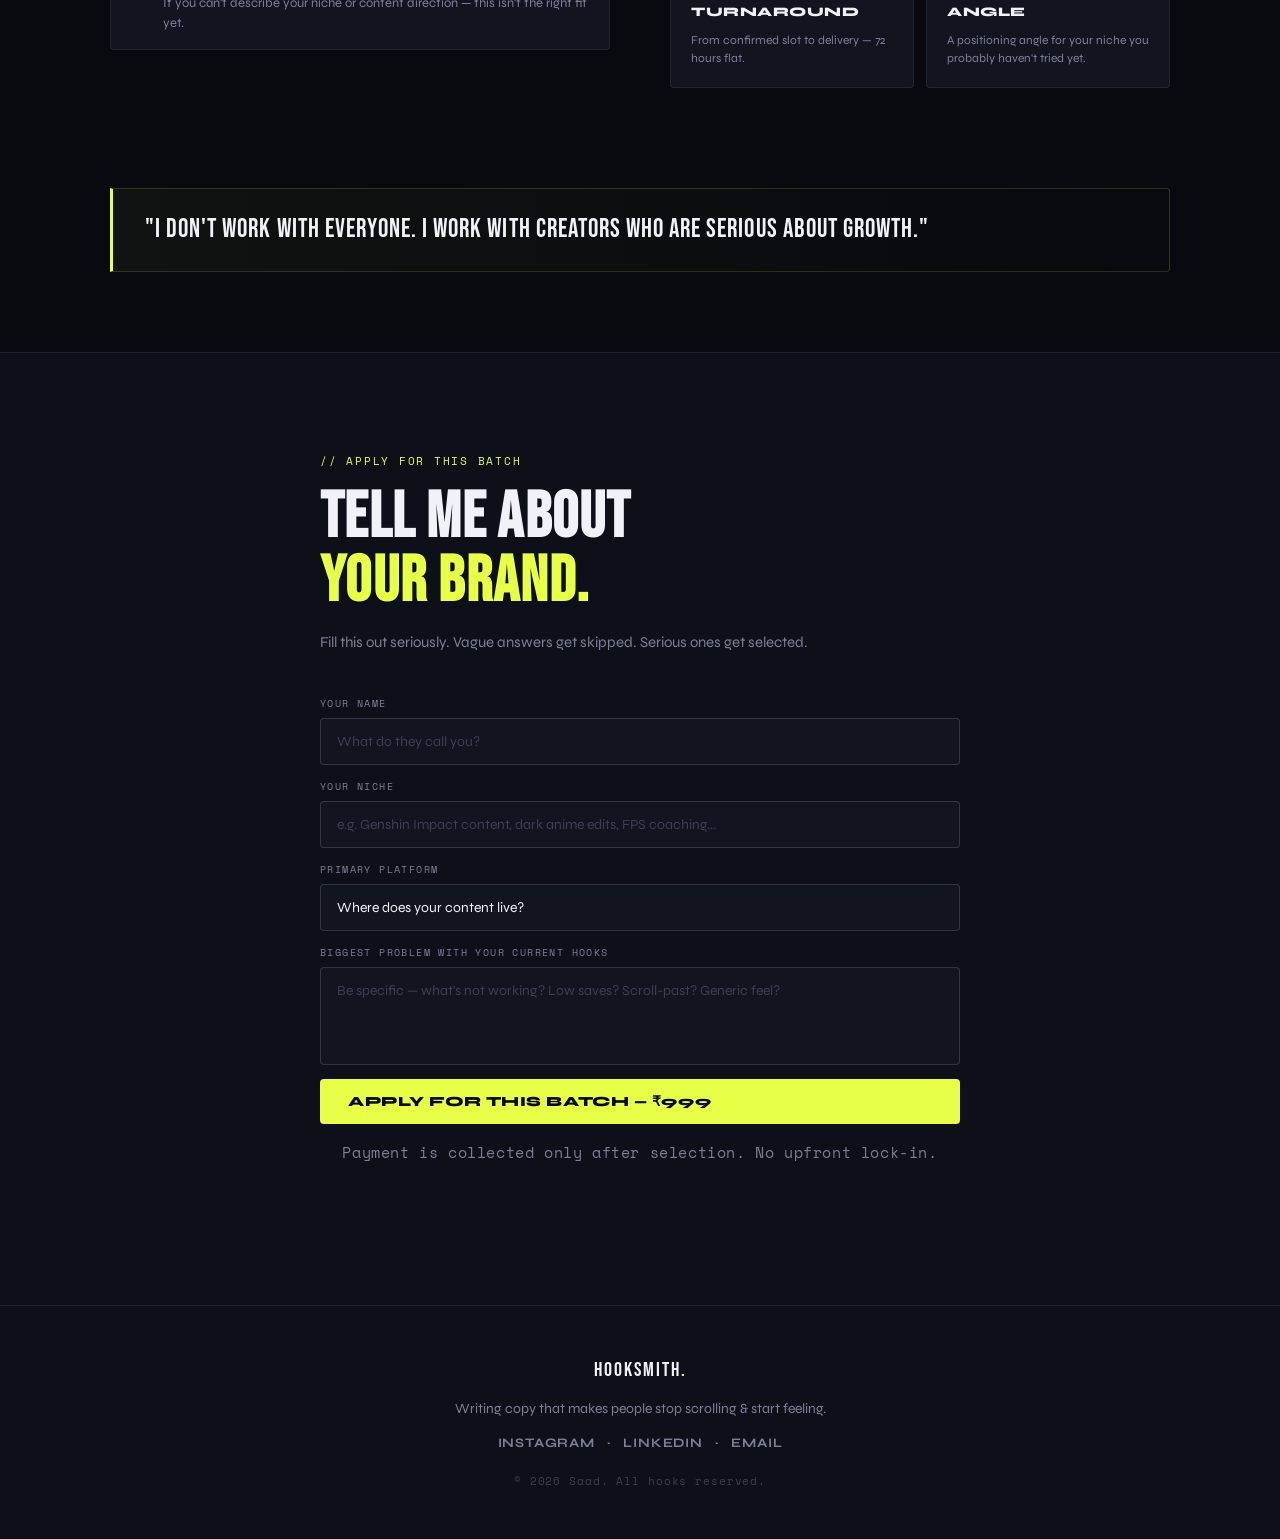
==== commit 5aa4be74: "fix: stage 1-2 infra — OG tags, real form POST, favicon, sitemap, LinkedIn, copyright and fix: updat" ====
--- a/batch.html
+++ b/batch.html
@@ -5,6 +5,25 @@
   <meta name="viewport" content="width=device-width, initial-scale=1.0" />
   <title>Hook Pack — ₹999 Batch | HOOKSMITH</title>
   <meta name="description" content="10 custom hooks per batch. 50 slots. Drops every 48 hours. Gaming & anime niche only." />
+
+  <!-- Favicon -->
+  <link rel="icon" type="image/svg+xml" href="/favicon.svg" />
+
+  <!-- Open Graph -->
+  <meta property="og:type"        content="website" />
+  <meta property="og:url"         content="https://hookzsmith.netlify.app/batch.html" />
+  <meta property="og:title"       content="Hook Pack — Batch Drop | Hooksmith" />
+  <meta property="og:description" content="10 custom hooks. 50 slots. Gaming & anime niche only. ₹999/drop." />
+  <meta property="og:image"       content="https://hookzsmith.netlify.app/og-image.png" />
+
+  <!-- Twitter / X Card -->
+  <meta name="twitter:card"        content="summary_large_image" />
+  <meta name="twitter:title"       content="Hook Pack — Batch Drop | Hooksmith" />
+  <meta name="twitter:description" content="10 custom hooks. 50 slots. Gaming & anime niche only." />
+  <meta name="twitter:image"       content="https://hookzsmith.netlify.app/og-image.png" />
+
+  <!-- Analytics -->
+  <script defer data-domain="hookzsmith.netlify.app" src="https://plausible.io/js/script.js"></script>
 
   <link rel="preconnect" href="https://fonts.googleapis.com" />
   <link rel="preconnect" href="https://fonts.gstatic.com" crossorigin />
@@ -602,15 +621,9 @@
       <h2 class="reveal reveal-delay-1">Tell me about<br /><em>your brand.</em></h2>
       <p class="reveal reveal-delay-2">Fill this out seriously. Vague answers get skipped. Serious ones get selected.</p>
 
-      <form class="batch-form reveal reveal-delay-3" id="batchForm" name="batch-requests" method="POST" data-netlify="true">
-
-<input type="hidden" name="form-name" value="batch-requests">
-
-<input type="text" name="name" placeholder="Your name" required>
-<input type="email" name="email" placeholder="Email" required>
-<textarea name="message" placeholder="Tell me about your project"></textarea>
-   
-     <div class="form-group">
+      <form class="batch-form reveal reveal-delay-3" id="batchForm" name="batch-requests" method="POST" data-netlify="true" onsubmit="handleBatchSubmit(event)">
+        <input type="hidden" name="form-name" value="batch-requests" />
+        <div class="form-group">
           <label class="form-label" for="batch-name">Your name</label>
           <input type="text" id="batch-name" name="name" placeholder="What do they call you?" required autocomplete="off" />
         </div>
@@ -646,7 +659,7 @@
         <div class="success-icon-lg">⚡</div>
         <h3>You're in the queue.</h3>
         <p>Your application is in. Only serious creators get selected — if you qualify, I'll DM you with payment details and confirmation within 48 hours.</p>
-        <p class="success-sub">Watch your notifications. Or → <a href="https://instagram.com/becatchywithsaad" target="_blank" rel="noopener">Follow on Instagram</a> to not miss future drops.</p>
+        <p class="success-sub">Watch your notifications. Or → <a href="https://www.instagram.com/becatchywithsaad/" target="_blank" rel="noopener">Follow on Instagram</a> to not miss future drops.</p>
       </div>
 
       <p class="batch-disclaimer">Payment is collected only after selection. No upfront lock-in.</p>
@@ -659,11 +672,13 @@
       <div class="footer-logo">HOOKSMITH<span class="accent">.</span></div>
       <p class="footer-line">Writing copy that makes people stop scrolling & start feeling.</p>
       <div class="footer-links">
-        <a href="https://instagram.com/becatchywithsaad" target="_blank" rel="noopener">Instagram</a>
+        <a href="https://www.instagram.com/becatchywithsaad/" target="_blank" rel="noopener">Instagram</a>
         <span>·</span>
-        <a href="mailto:your@email.com">Email</a>
+        <a href="https://www.linkedin.com/in/saad-malick-43734b263/" target="_blank" rel="noopener">LinkedIn</a>
+        <span>·</span>
+        <a href="mailto:saad@hookzsmith.com">Email</a>
       </div>
-      <p class="footer-copy">© 2025 Saad. All hooks reserved.</p>
+      <p class="footer-copy">© 2026 Saad. All hooks reserved.</p>
     </div>
   </footer>
 
@@ -799,21 +814,25 @@
       }
     }
 
-    /* ---- FORM SUBMIT ---- */
-    function handleBatchSubmit(e) {
-      
+    async function handleBatchSubmit(e) {
+      e.preventDefault();
       const btn    = document.getElementById('batchSubmitBtn');
       const btnTxt = document.getElementById('batchBtnText');
       btn.disabled = true;
       btnTxt.textContent = 'Sending...';
 
-      const formData = new FormData(e.target);
-      console.log('Batch application:', Object.fromEntries(formData.entries()));
-
-      setTimeout(() => {
-        document.getElementById('batchForm').style.display   = 'none';
+      try {
+        await fetch('/', {
+          method: 'POST',
+          headers: { 'Content-Type': 'application/x-www-form-urlencoded' },
+          body: new URLSearchParams(new FormData(e.target)).toString()
+        });
+        document.getElementById('batchForm').style.display = 'none';
         document.getElementById('batchSuccess').classList.add('show');
-      }, 1200);
+      } catch (err) {
+        btnTxt.textContent = 'Something went wrong — try again';
+        btn.disabled = false;
+      }
     }
 
     /* ---- INIT ---- */
